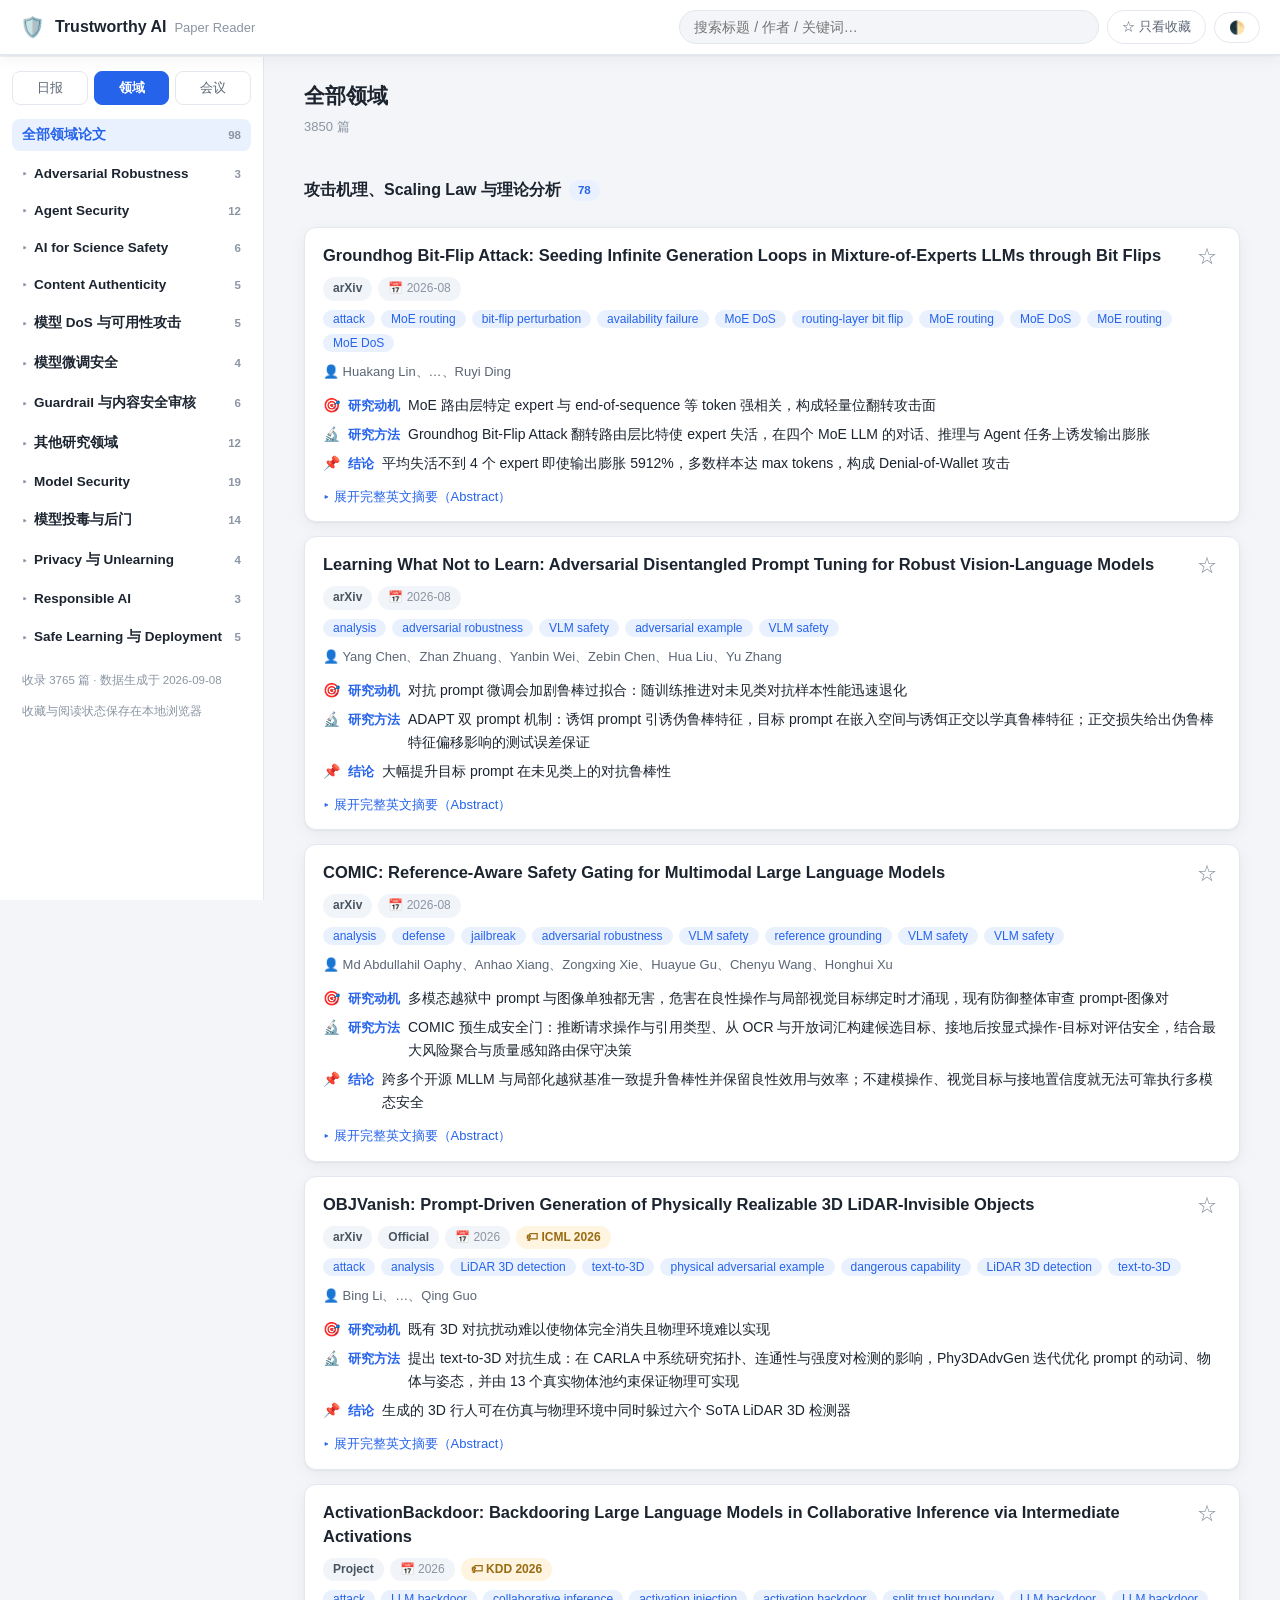
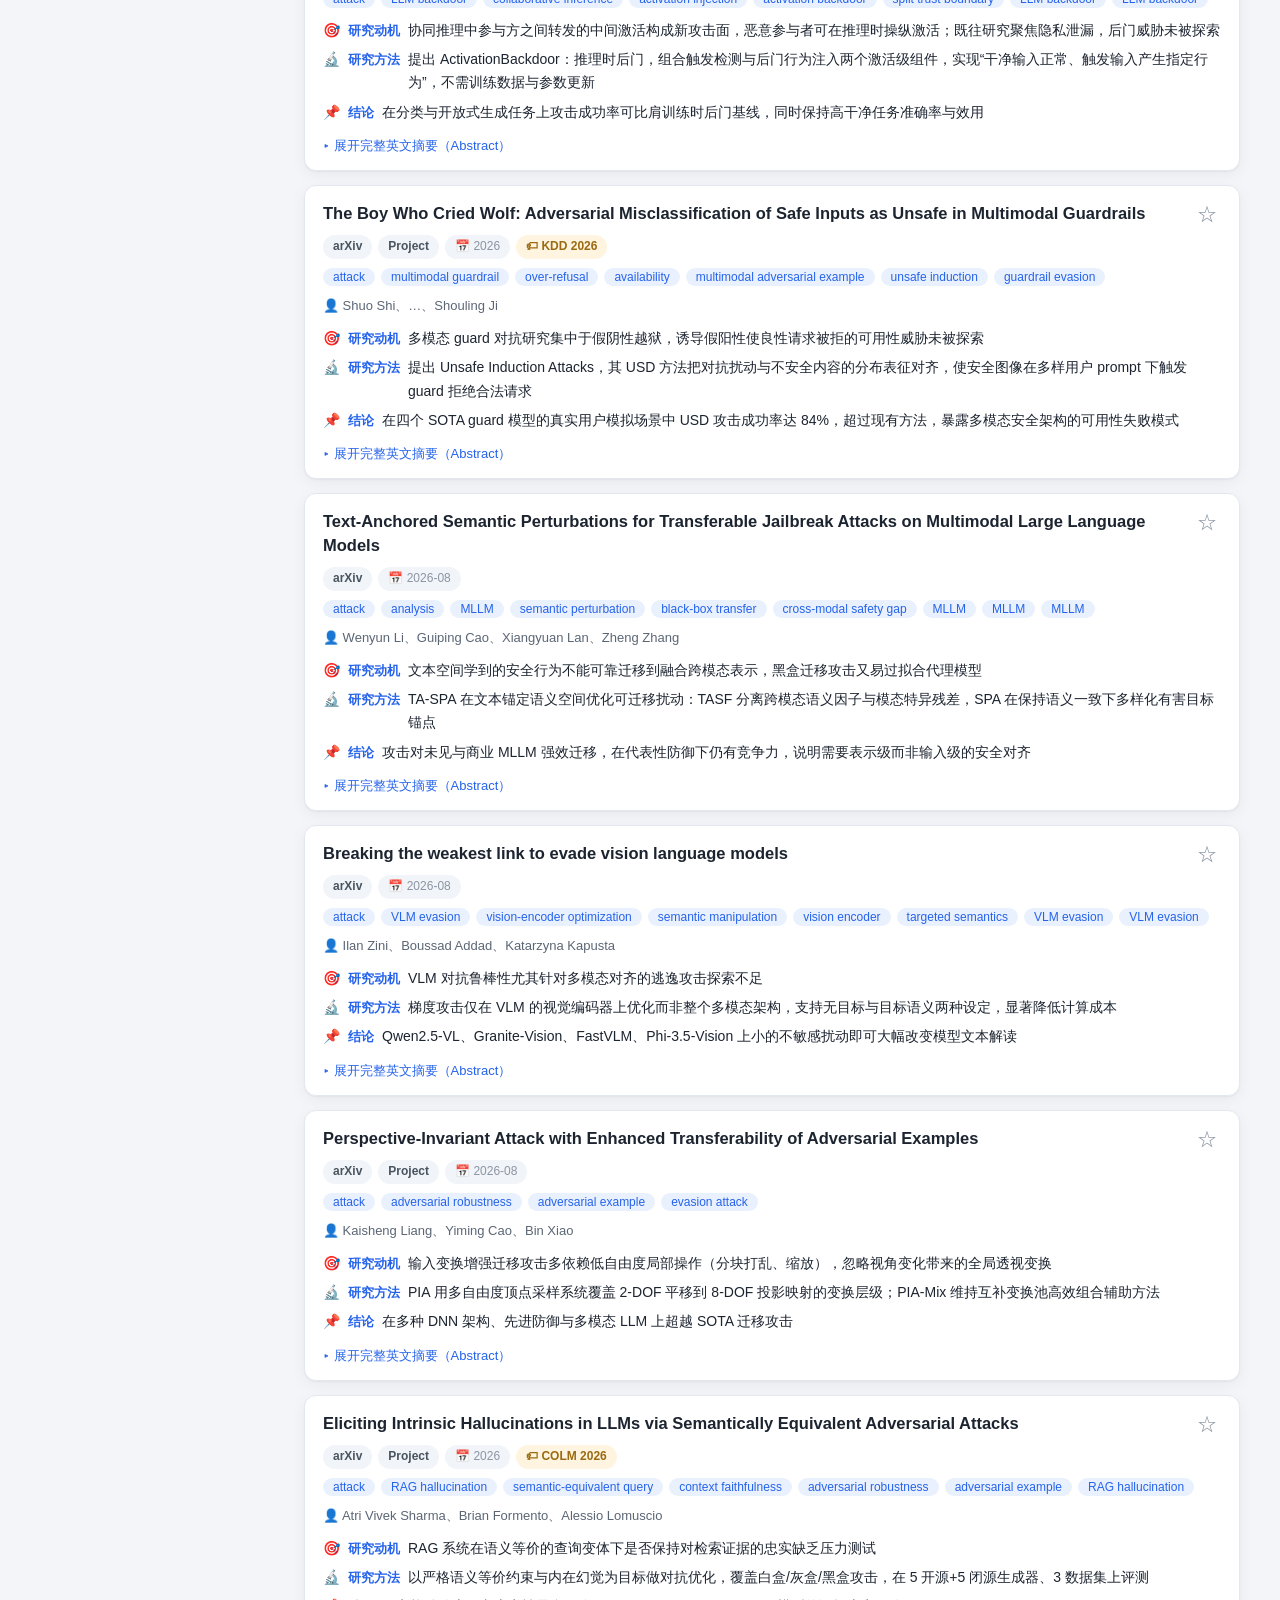
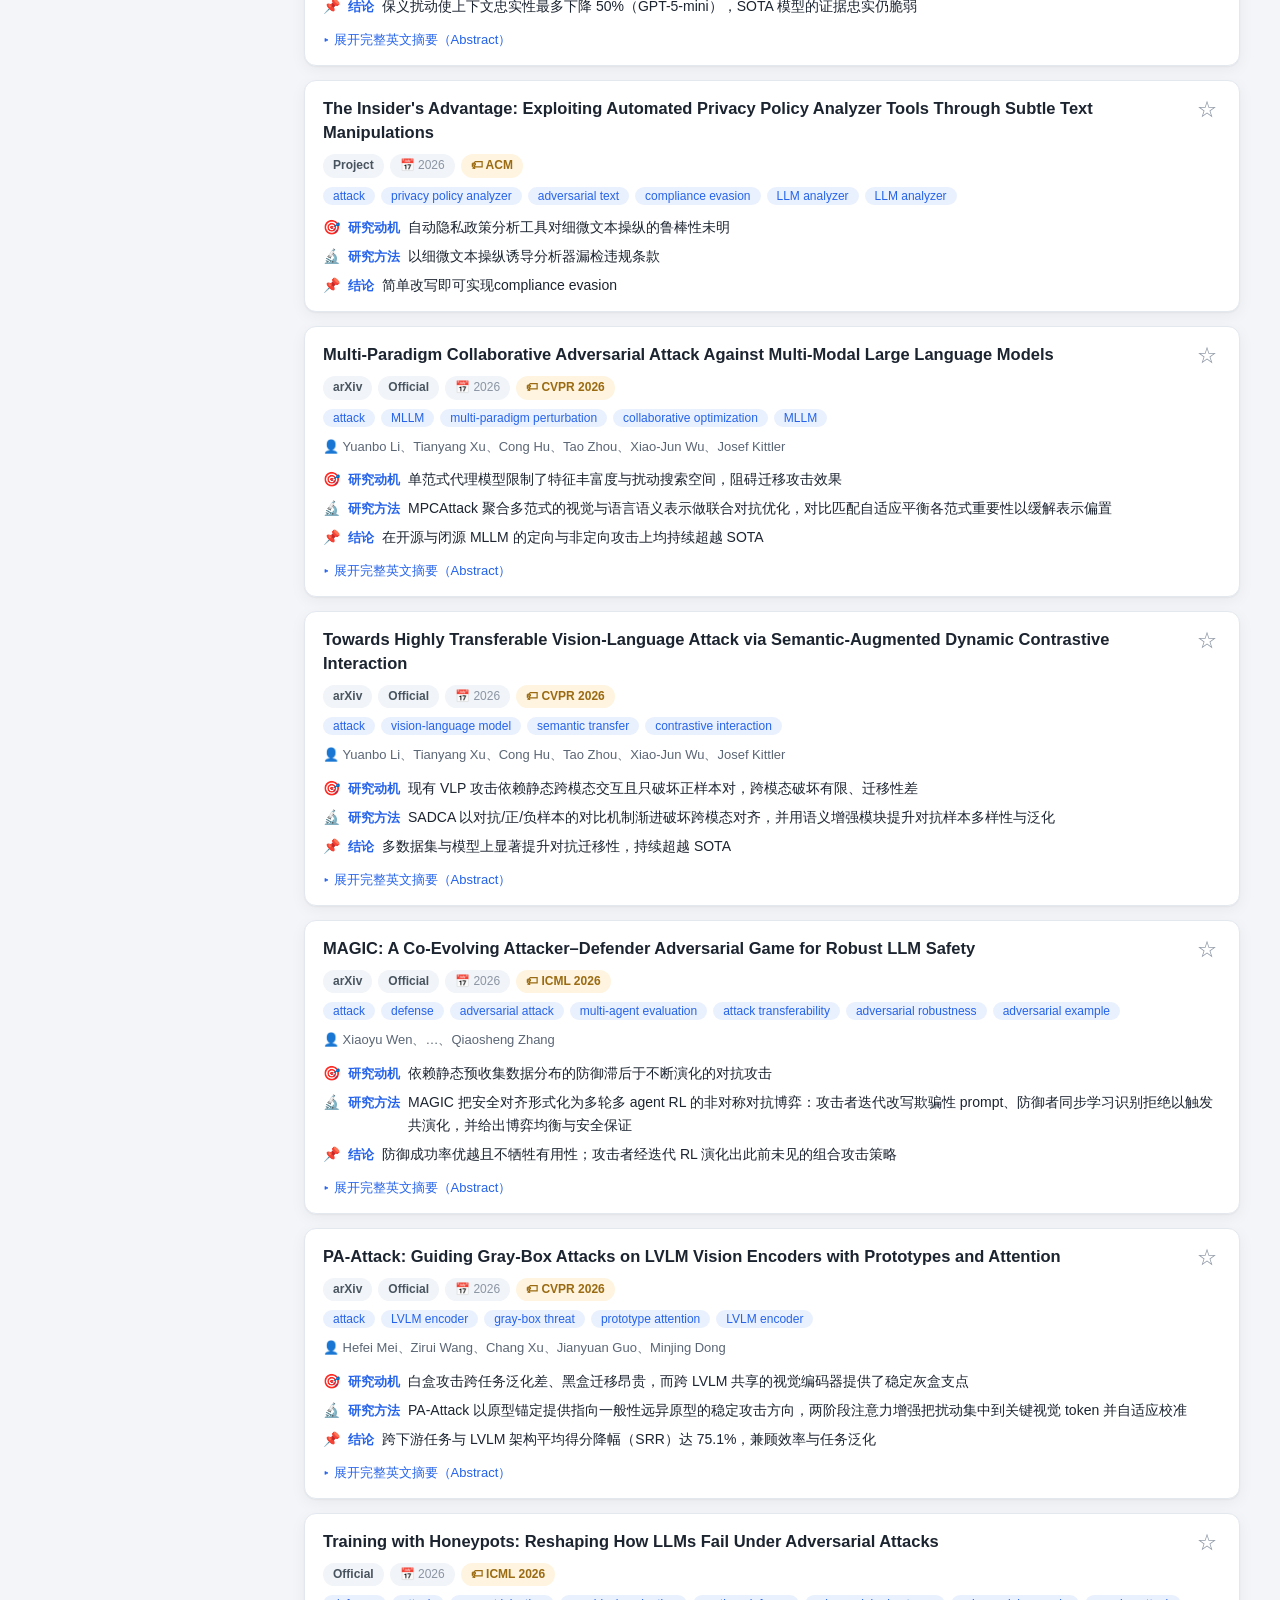
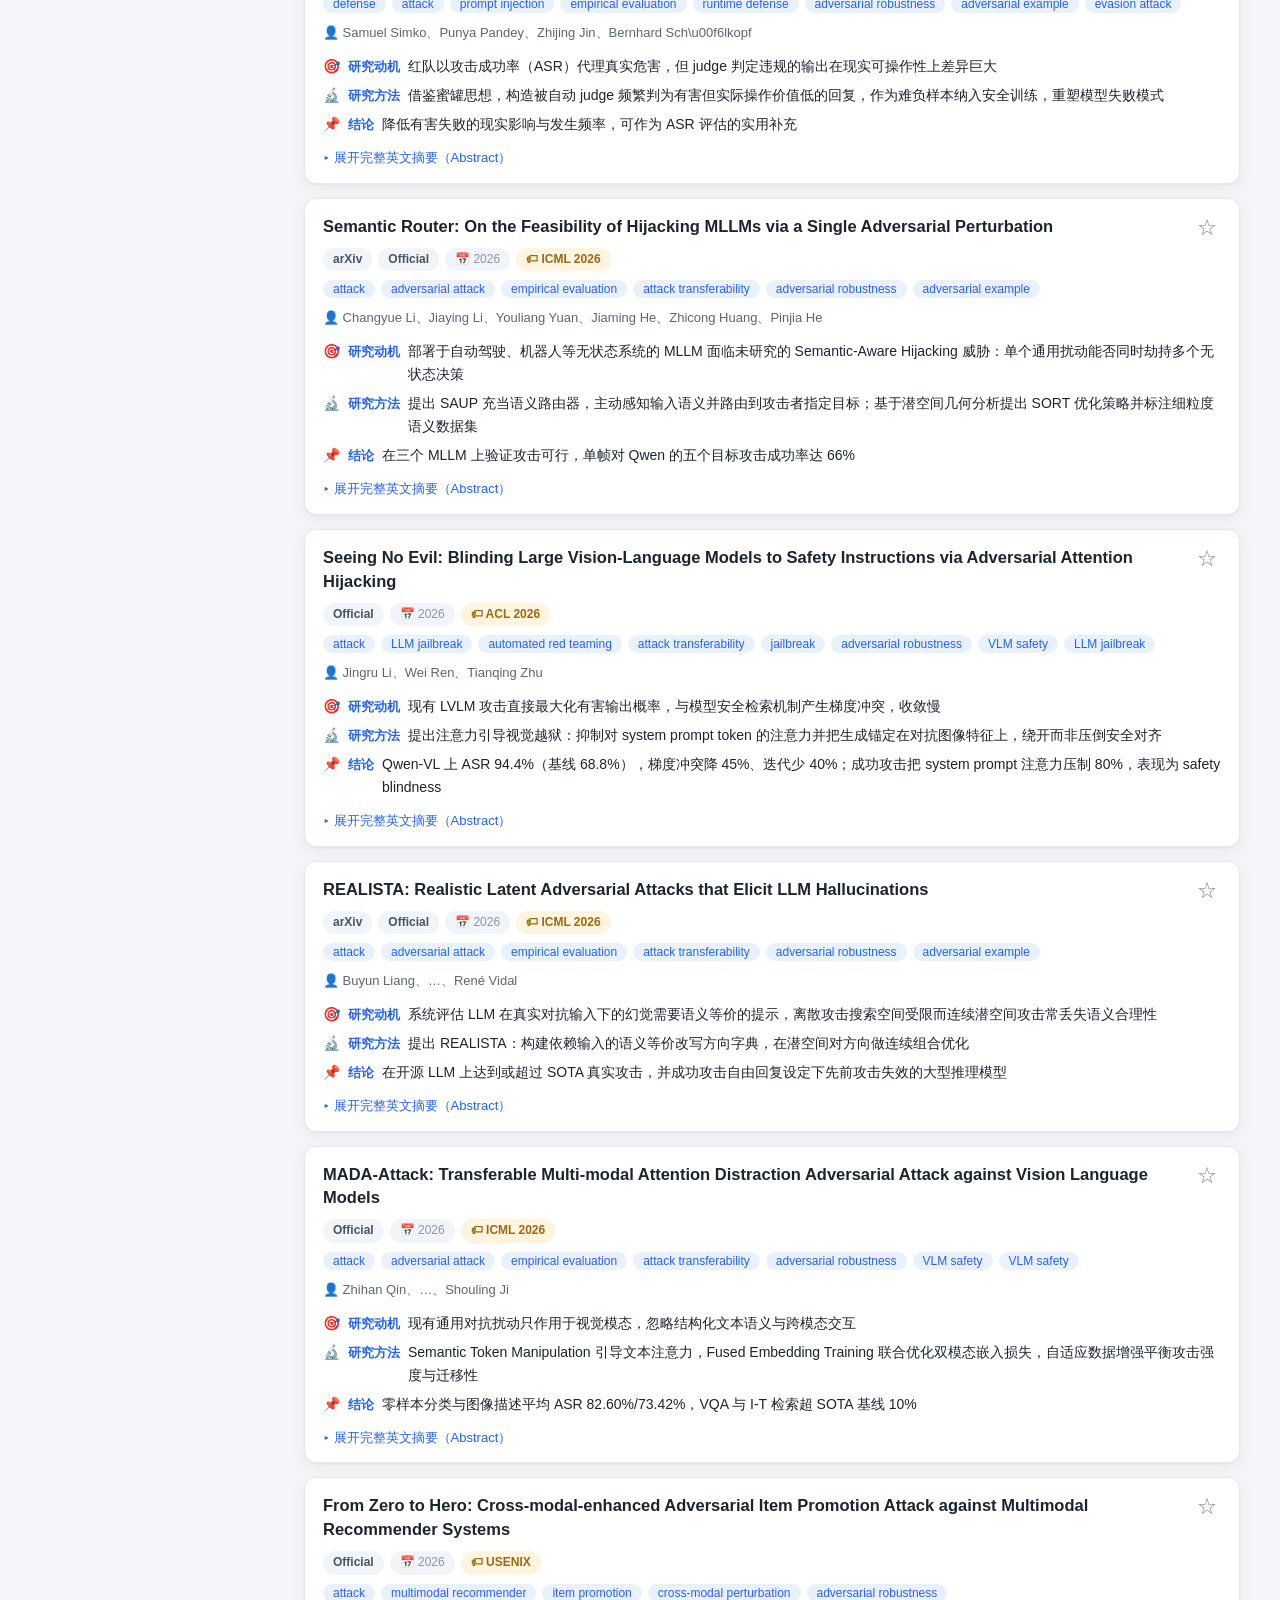
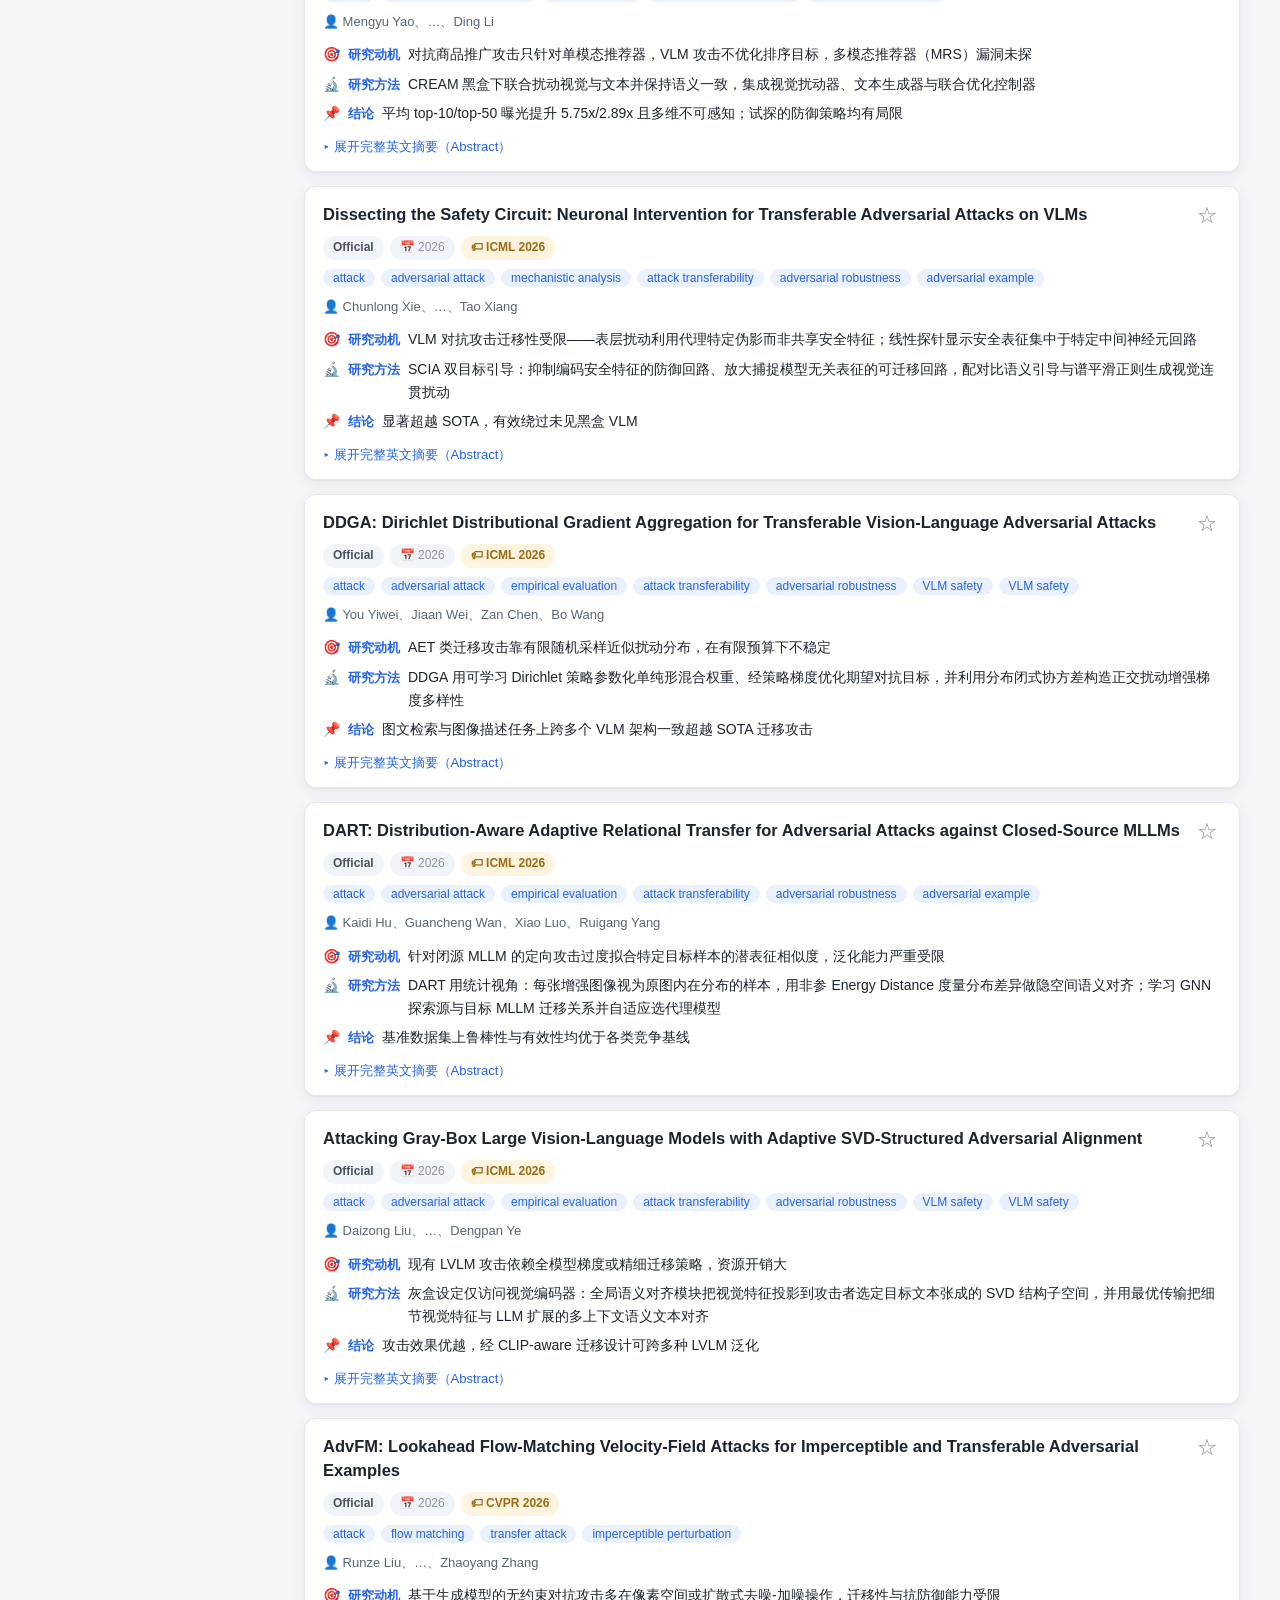
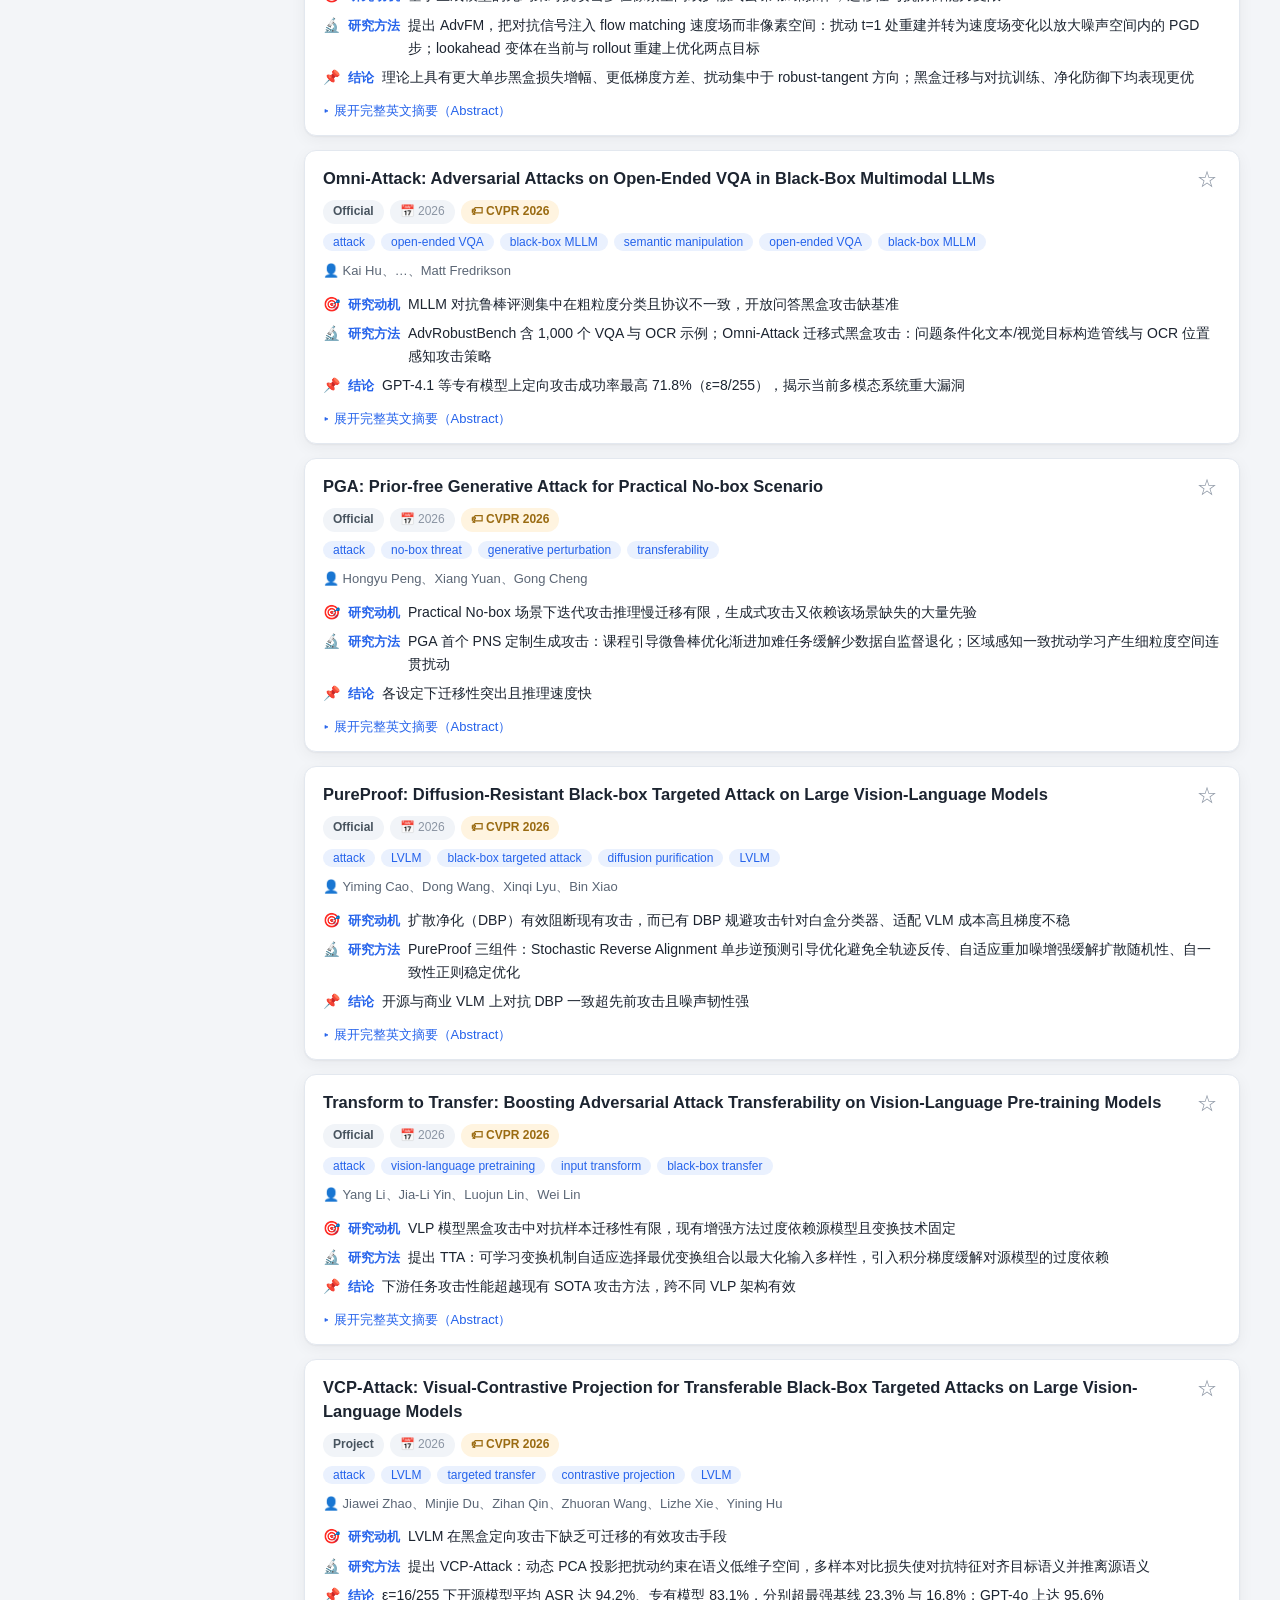
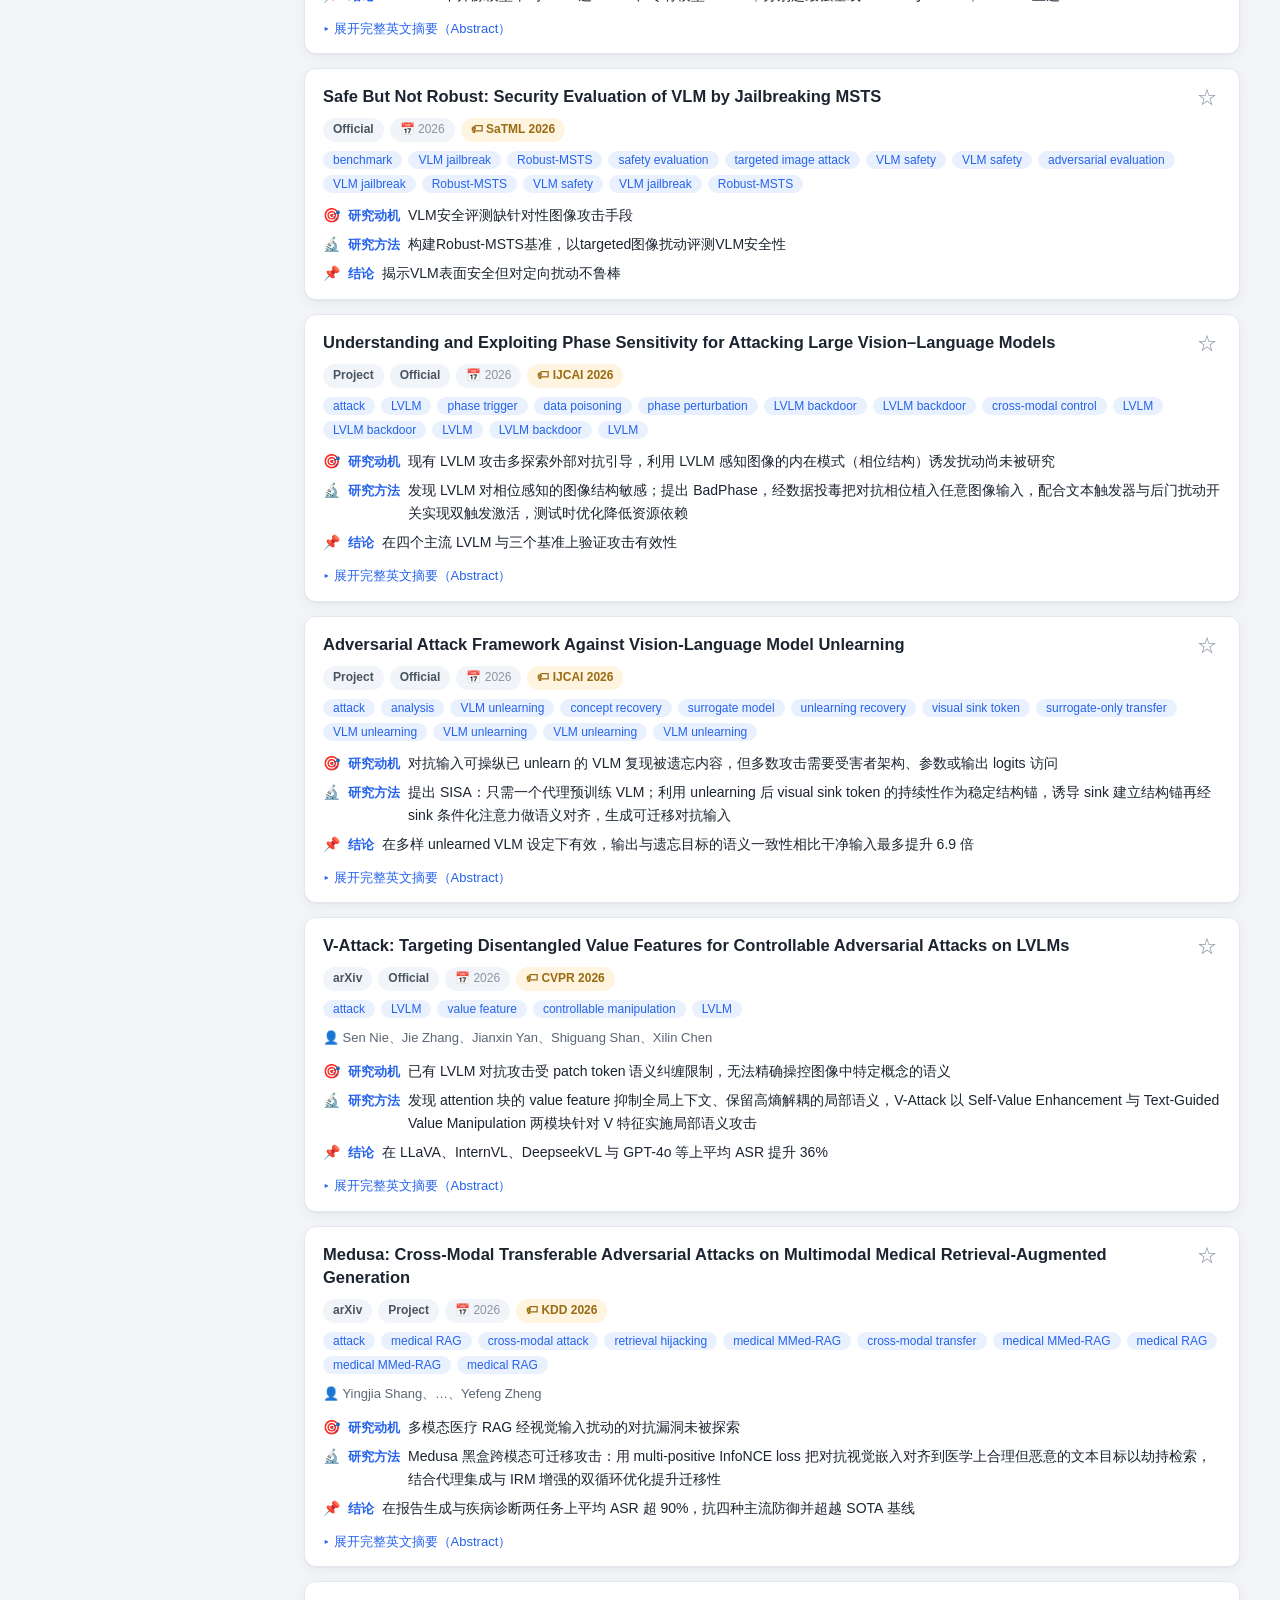
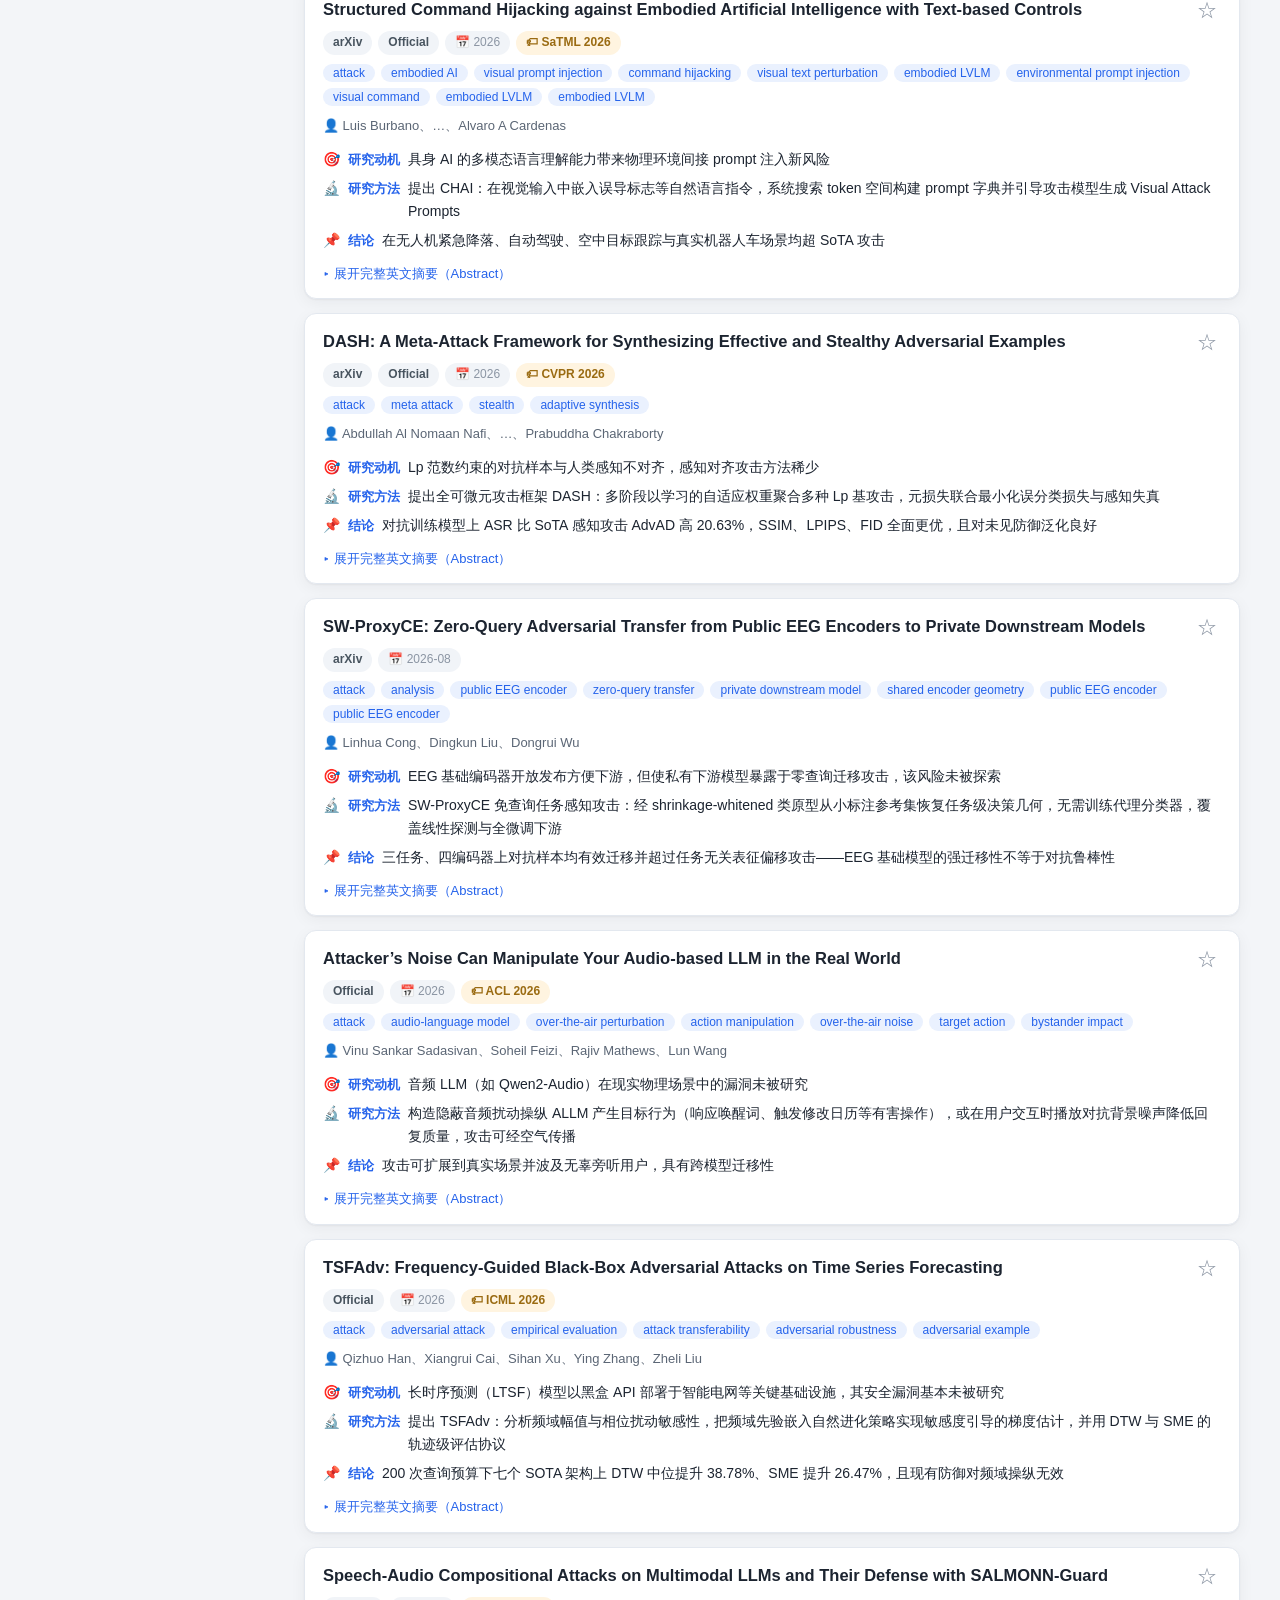
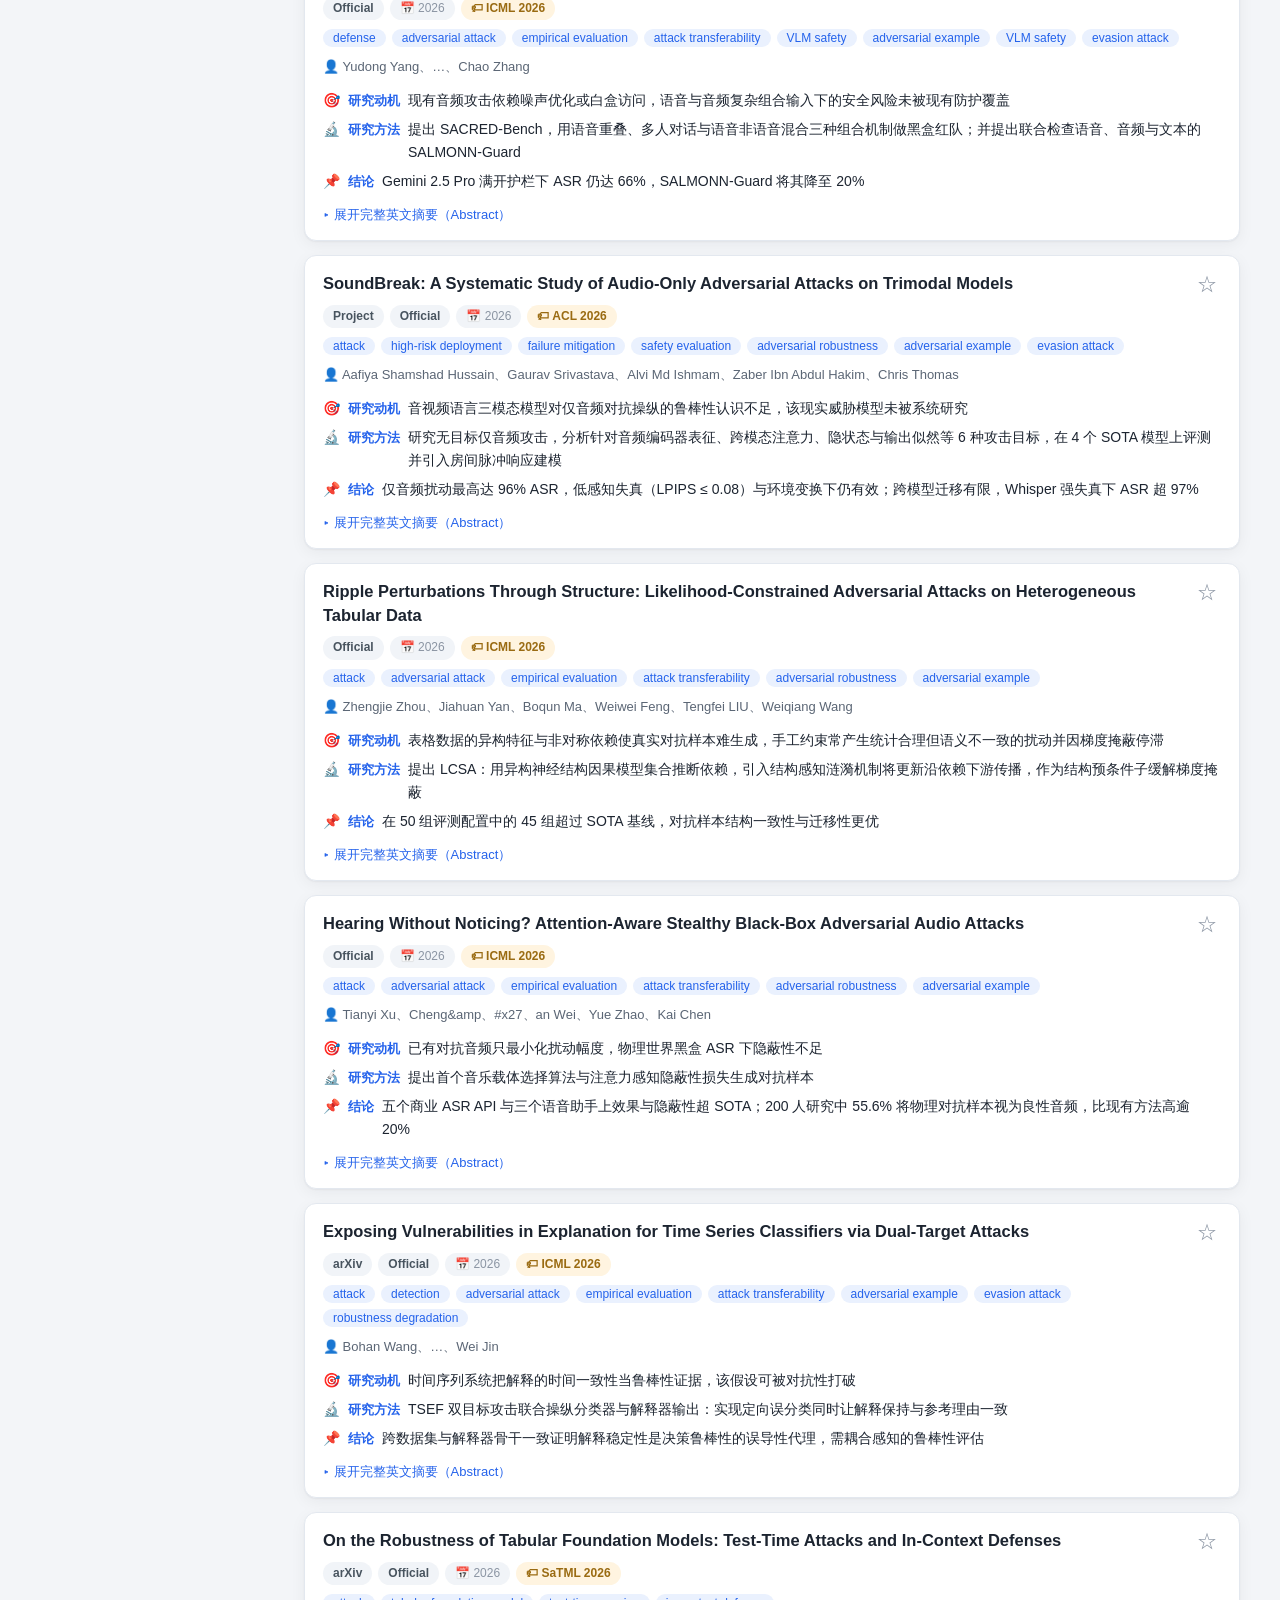
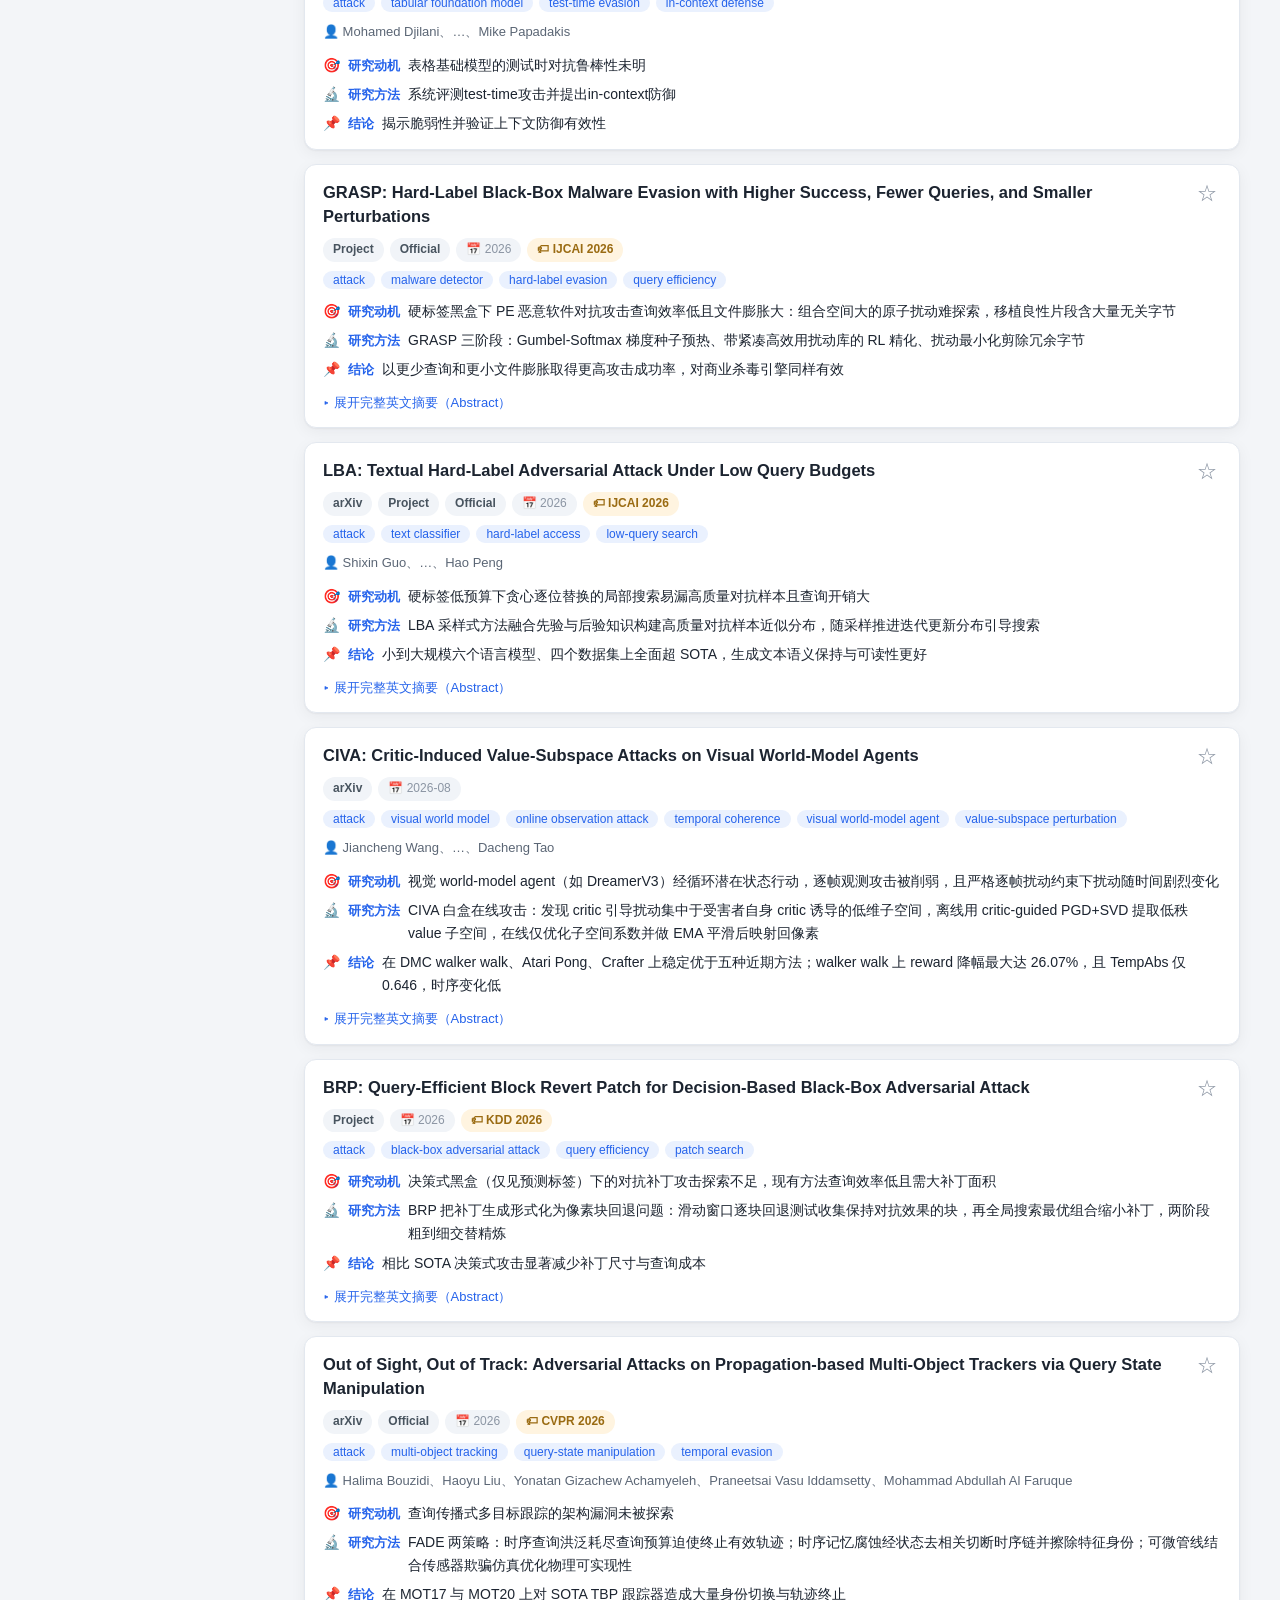
==== reader/index.html @ c4b956ea "2026-09-08 19:28:34 CST - 全仓论文卡片格式改版：重写三段式总结、补全作者元数据、重构阅读站并改为根目录预构建部署 Co-Authored-By: Claude Code <n" ====
<!doctype html>
<html lang="zh-CN" data-theme="light">
  <head>
    <meta charset="utf-8">
    <meta name="viewport" content="width=device-width, initial-scale=1">
    <meta name="description" content="Trustworthy AI / AI Safety 论文阅读器：日报、领域与会议三个视图的统一卡片流。">
    <title>Trustworthy AI · Paper Reader</title>
    <link rel="stylesheet" href="style.css">
  </head>
  <body>
    <header class="topbar">
      <div class="brand">
        <span class="brand-mark">🛡️</span>
        <span class="brand-text">Trustworthy AI<em>Paper Reader</em></span>
      </div>
      <div class="topbar-controls">
        <input id="searchBox" type="search" placeholder="搜索标题 / 作者 / 关键词…" autocomplete="off" spellcheck="false">
        <button id="starredToggle" class="chip" title="只看收藏的论文">☆ 只看收藏</button>
        <button id="themeToggle" title="切换明暗主题">🌓</button>
      </div>
    </header>

    <div class="layout">
      <aside id="sidebar">
        <nav class="view-tabs" id="viewTabs">
          <button data-view="daily">日报</button>
          <button data-view="domains" class="active">领域</button>
          <button data-view="conferences">会议</button>
        </nav>
        <div id="navTree" class="nav-tree" aria-label="浏览导航"></div>
        <footer class="sidebar-foot">
          <p id="statsNote"></p>
          <p>收藏与阅读状态保存在本地浏览器</p>
        </footer>
      </aside>

      <main id="main">
        <div id="scopeHeader" class="scope-header"></div>
        <div id="cards" class="cards"></div>
        <div id="emptyState" class="empty" hidden>
          <p class="empty-title">没有匹配的论文</p>
          <p class="empty-hint">清空搜索或切换到其他视图</p>
        </div>
        <div id="sentinel"></div>
      </main>
    </div>

    <button id="backTop" title="回到顶部" hidden>↑</button>

    <noscript><p class="noscript">阅读器需要 JavaScript。</p></noscript>
    <script src="data/papers.js"></script>
    <script src="app.js"></script>
  </body>
</html>
---- reader/style.css ----
/* Trustworthy AI Paper Reader — card UI, light & dark themes. */

:root {
  --bg: #f3f5f8;
  --panel: #ffffff;
  --card: #ffffff;
  --card-border: #e3e8ef;
  --text: #1c2430;
  --text-soft: #5b6675;
  --text-faint: #8b95a3;
  --accent: #2563eb;
  --accent-soft: #eaf1fe;
  --keyword-bg: #eaf1fe;
  --keyword-text: #2563eb;
  --badge-bg: #f1f4f8;
  --badge-text: #48545f;
  --venue-bg: #fff4e0;
  --venue-text: #9a6b12;
  --star: #f5a623;
  --star-card-bg: #fff5d9;
  --shadow: 0 1px 2px rgba(16, 24, 40, 0.05), 0 4px 16px rgba(16, 24, 40, 0.05);
  --sidebar-bg: #ffffff;
  --hover: #f5f8fc;
}
[data-theme="dark"] {
  --bg: #0f141a;
  --panel: #161d26;
  --card: #1a222d;
  --card-border: #263140;
  --text: #e6ebf2;
  --text-soft: #a8b3c2;
  --text-faint: #74808f;
  --accent: #5b8dff;
  --accent-soft: #1b2740;
  --keyword-bg: #1b2740;
  --keyword-text: #8db1ff;
  --badge-bg: #22303f;
  --badge-text: #a8b3c2;
  --venue-bg: #33290f;
  --venue-text: #e0b45c;
  --star: #f5a623;
  --star-card-bg: #2f2712;
  --shadow: 0 1px 2px rgba(0, 0, 0, 0.4);
  --sidebar-bg: #141b23;
  --hover: #1e2836;
}

* { box-sizing: border-box; }
html, body { margin: 0; padding: 0; }
body {
  background: var(--bg);
  color: var(--text);
  font: 15px/1.65 -apple-system, BlinkMacSystemFont, "Segoe UI", "PingFang SC",
    "Hiragino Sans GB", "Microsoft YaHei", "Noto Sans CJK SC", sans-serif;
}

/* ---------- top bar ---------- */

.topbar {
  position: sticky; top: 0; z-index: 20;
  display: flex; align-items: center; justify-content: space-between; gap: 16px;
  padding: 10px 20px;
  background: var(--panel);
  border-bottom: 1px solid var(--card-border);
  box-shadow: var(--shadow);
}
.brand { display: flex; align-items: center; gap: 10px; white-space: nowrap; }
.brand-mark { font-size: 20px; }
.brand-text { font-weight: 700; font-size: 16px; }
.brand-text em { font-style: normal; font-weight: 400; color: var(--text-faint); margin-left: 8px; font-size: 13px; }
.topbar-controls { display: flex; align-items: center; gap: 8px; flex: 1; justify-content: flex-end; }
#searchBox {
  width: min(420px, 40vw);
  padding: 8px 14px;
  border: 1px solid var(--card-border);
  border-radius: 999px;
  background: var(--bg);
  color: var(--text);
  font-size: 14px;
  outline: none;
}
#searchBox:focus { border-color: var(--accent); }
.chip, #themeToggle {
  border: 1px solid var(--card-border);
  background: var(--panel);
  color: var(--text-soft);
  border-radius: 999px;
  padding: 7px 14px;
  font-size: 13px;
  cursor: pointer;
  white-space: nowrap;
}
.chip:hover, #themeToggle:hover { background: var(--hover); }
.chip.on { background: var(--accent-soft); color: var(--accent); border-color: var(--accent); }

/* ---------- layout ---------- */

.layout { display: flex; min-height: calc(100vh - 57px); }
#sidebar {
  width: 264px; flex-shrink: 0;
  background: var(--sidebar-bg);
  border-right: 1px solid var(--card-border);
  padding: 14px 12px 24px;
  position: sticky; top: 57px;
  height: calc(100vh - 57px);
  overflow-y: auto;
}
#main { flex: 1; min-width: 0; padding: 20px clamp(14px, 4vw, 40px) 80px; max-width: 1180px; }

.view-tabs { display: flex; gap: 6px; margin-bottom: 14px; }
.view-tabs button {
  flex: 1; padding: 7px 0;
  border: 1px solid var(--card-border);
  border-radius: 8px;
  background: transparent;
  color: var(--text-soft);
  font-size: 13px;
  cursor: pointer;
}
.view-tabs button.active { background: var(--accent); border-color: var(--accent); color: #fff; font-weight: 600; }

.nav-tree { display: flex; flex-direction: column; gap: 2px; }
.nav-item {
  text-align: left;
  padding: 7px 10px;
  border: 0; border-radius: 8px;
  background: transparent;
  color: var(--text-soft);
  font-size: 13.5px;
  cursor: pointer;
  display: flex; justify-content: space-between; align-items: center; gap: 6px;
}
.nav-item:hover { background: var(--hover); }
.nav-item.active { background: var(--accent-soft); color: var(--accent); font-weight: 600; }
.nav-count { font-size: 11.5px; color: var(--text-faint); }
.nav-group { margin-top: 6px; }
.nav-group-header {
  width: 100%;
  display: flex; align-items: center; gap: 7px;
  padding: 7px 10px;
  border: 0; border-radius: 8px;
  background: transparent;
  color: var(--text);
  font-size: 13.5px; font-weight: 700;
  cursor: pointer;
  text-align: left;
}
.nav-group-header:hover { background: var(--hover); }
.nav-group-header .chev {
  font-size: 10px; color: var(--text-faint);
  transition: transform 0.15s ease;
  flex-shrink: 0;
}
.nav-group.open .nav-group-header .chev { transform: rotate(90deg); }
.nav-group-header .nav-count { margin-left: auto; }
.nav-group-items {
  display: flex; flex-direction: column; gap: 2px;
  padding-left: 10px;
  border-left: 1px solid var(--card-border);
  margin: 2px 0 4px 12px;
}
.nav-group-items[hidden] { display: none; }
.sidebar-foot { margin-top: 18px; padding: 0 10px; font-size: 11.5px; color: var(--text-faint); line-height: 1.7; }

/* ---------- scope header ---------- */

.scope-header h1 { margin: 4px 0 2px; font-size: 21px; }
.scope-meta { margin: 0 0 14px; color: var(--text-faint); font-size: 13px; }

.section-title {
  font-size: 16px; margin: 26px 0 10px; display: flex; align-items: center; gap: 8px;
}
.section-count {
  font-size: 11.5px; color: var(--accent);
  background: var(--accent-soft);
  padding: 1px 9px; border-radius: 999px;
}

/* ---------- cards ---------- */

.cards { display: flex; flex-direction: column; gap: 14px; }
.card {
  background: var(--card);
  border: 1px solid var(--card-border);
  border-radius: 12px;
  padding: 16px 18px 14px;
  box-shadow: var(--shadow);
  position: relative;
}
.card.starred {
  border-color: var(--star);
  background: var(--star-card-bg);
  box-shadow: 0 1px 3px rgba(245, 166, 35, 0.28), 0 4px 18px rgba(245, 166, 35, 0.18);
}
.card-head { display: flex; align-items: flex-start; justify-content: space-between; gap: 12px; }
.card-title {
  font-size: 16.5px; font-weight: 700; line-height: 1.45;
  color: var(--text); text-decoration: none;
}
.card-title:hover { color: var(--accent); }
.star {
  border: 0; background: transparent; cursor: pointer;
  font-size: 20px; line-height: 1;
  color: var(--text-faint);
  flex-shrink: 0; padding: 2px 4px;
}
.card.starred .star { color: var(--star); }
.star:hover { color: var(--star); }

.badges { display: flex; flex-wrap: wrap; gap: 6px; margin-top: 9px; }
.badge {
  font-size: 12px; font-weight: 600;
  padding: 2px 10px; border-radius: 999px;
  background: var(--badge-bg); color: var(--badge-text);
  text-decoration: none;
}
a.badge:hover { color: var(--accent); }
.badge-plain { background: var(--badge-bg); color: var(--text-faint); font-weight: 500; }
.badge-venue { background: var(--venue-bg); color: var(--venue-text); font-weight: 600; }

.keywords { display: flex; flex-wrap: wrap; gap: 6px; margin-top: 9px; }
.keyword {
  border: 0; cursor: pointer;
  font-size: 12px; padding: 2px 10px; border-radius: 999px;
  background: var(--keyword-bg); color: var(--keyword-text);
}
.keyword:hover { filter: brightness(0.95); }

.authors { margin-top: 9px; font-size: 13px; color: var(--text-soft); }

.summary { margin-top: 11px; display: flex; flex-direction: column; gap: 6px; }
.sum-row { display: flex; gap: 8px; font-size: 14px; align-items: baseline; }
.sum-icon { flex-shrink: 0; }
.sum-row b { flex-shrink: 0; color: var(--accent); font-size: 13px; }
.sum-row span:last-child { color: var(--text); }

.abstract { margin-top: 11px; }
.abstract summary {
  cursor: pointer; font-size: 13px; color: var(--accent); user-select: none;
  list-style: none;
}
.abstract summary::-webkit-details-marker { display: none; }
.abstract[open] summary { margin-bottom: 6px; }
.abstract p {
  margin: 0; padding: 10px 12px;
  background: var(--bg);
  border-left: 3px solid var(--card-border);
  border-radius: 6px;
  font-size: 13px; line-height: 1.7; color: var(--text-soft);
  text-align: justify;
}

/* ---------- misc ---------- */

.empty { text-align: center; padding: 80px 0; color: var(--text-faint); }
.empty-title { font-size: 16px; font-weight: 600; margin: 0 0 6px; }
.empty-hint { margin: 0; font-size: 13px; }

#backTop {
  position: fixed; right: 22px; bottom: 26px; z-index: 30;
  width: 40px; height: 40px; border-radius: 50%;
  border: 1px solid var(--card-border);
  background: var(--panel); color: var(--text-soft);
  font-size: 17px; cursor: pointer; box-shadow: var(--shadow);
}
#backTop:hover { color: var(--accent); }

.noscript { text-align: center; padding: 40px; }

@media (max-width: 900px) {
  .layout { flex-direction: column; }
  #sidebar { position: static; width: auto; height: auto; border-right: 0; border-bottom: 1px solid var(--card-border); }
  .topbar { flex-wrap: wrap; }
  #searchBox { width: 100%; }
  .topbar-controls { flex-basis: 100%; }
}
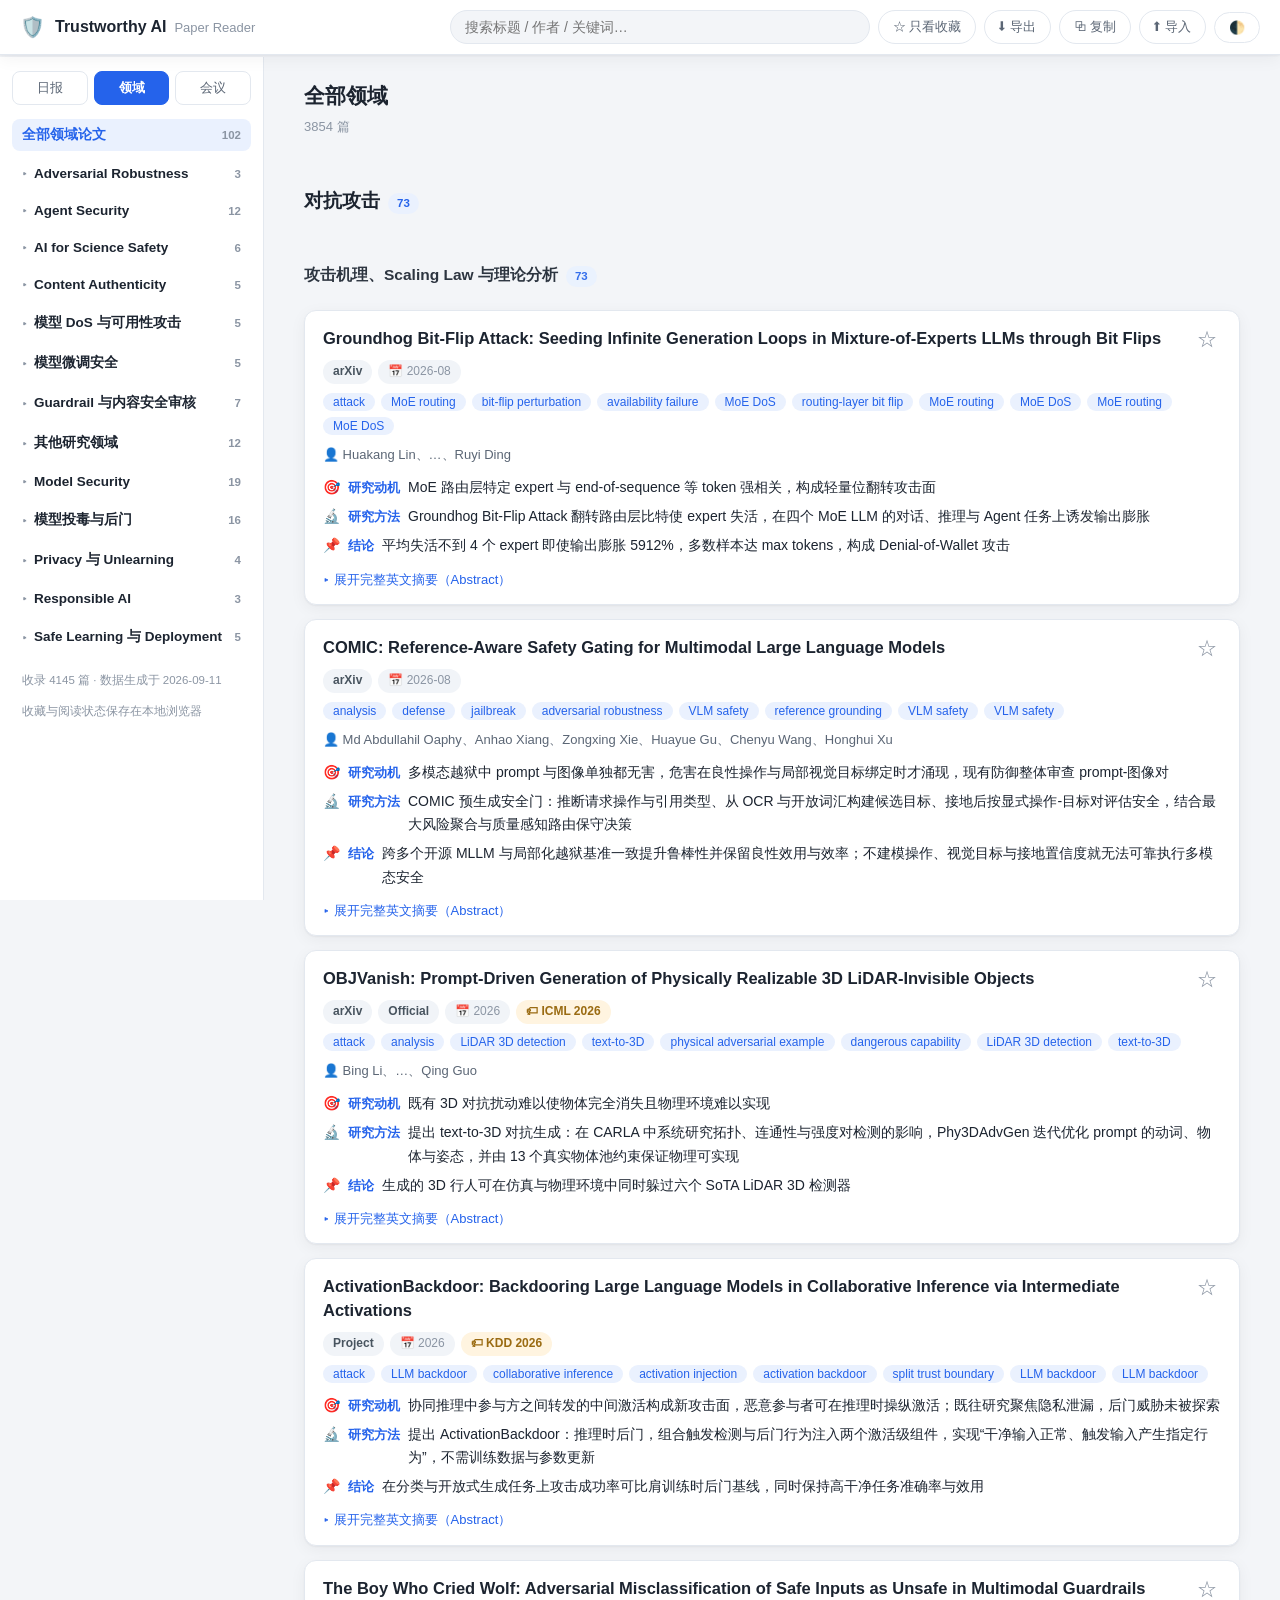
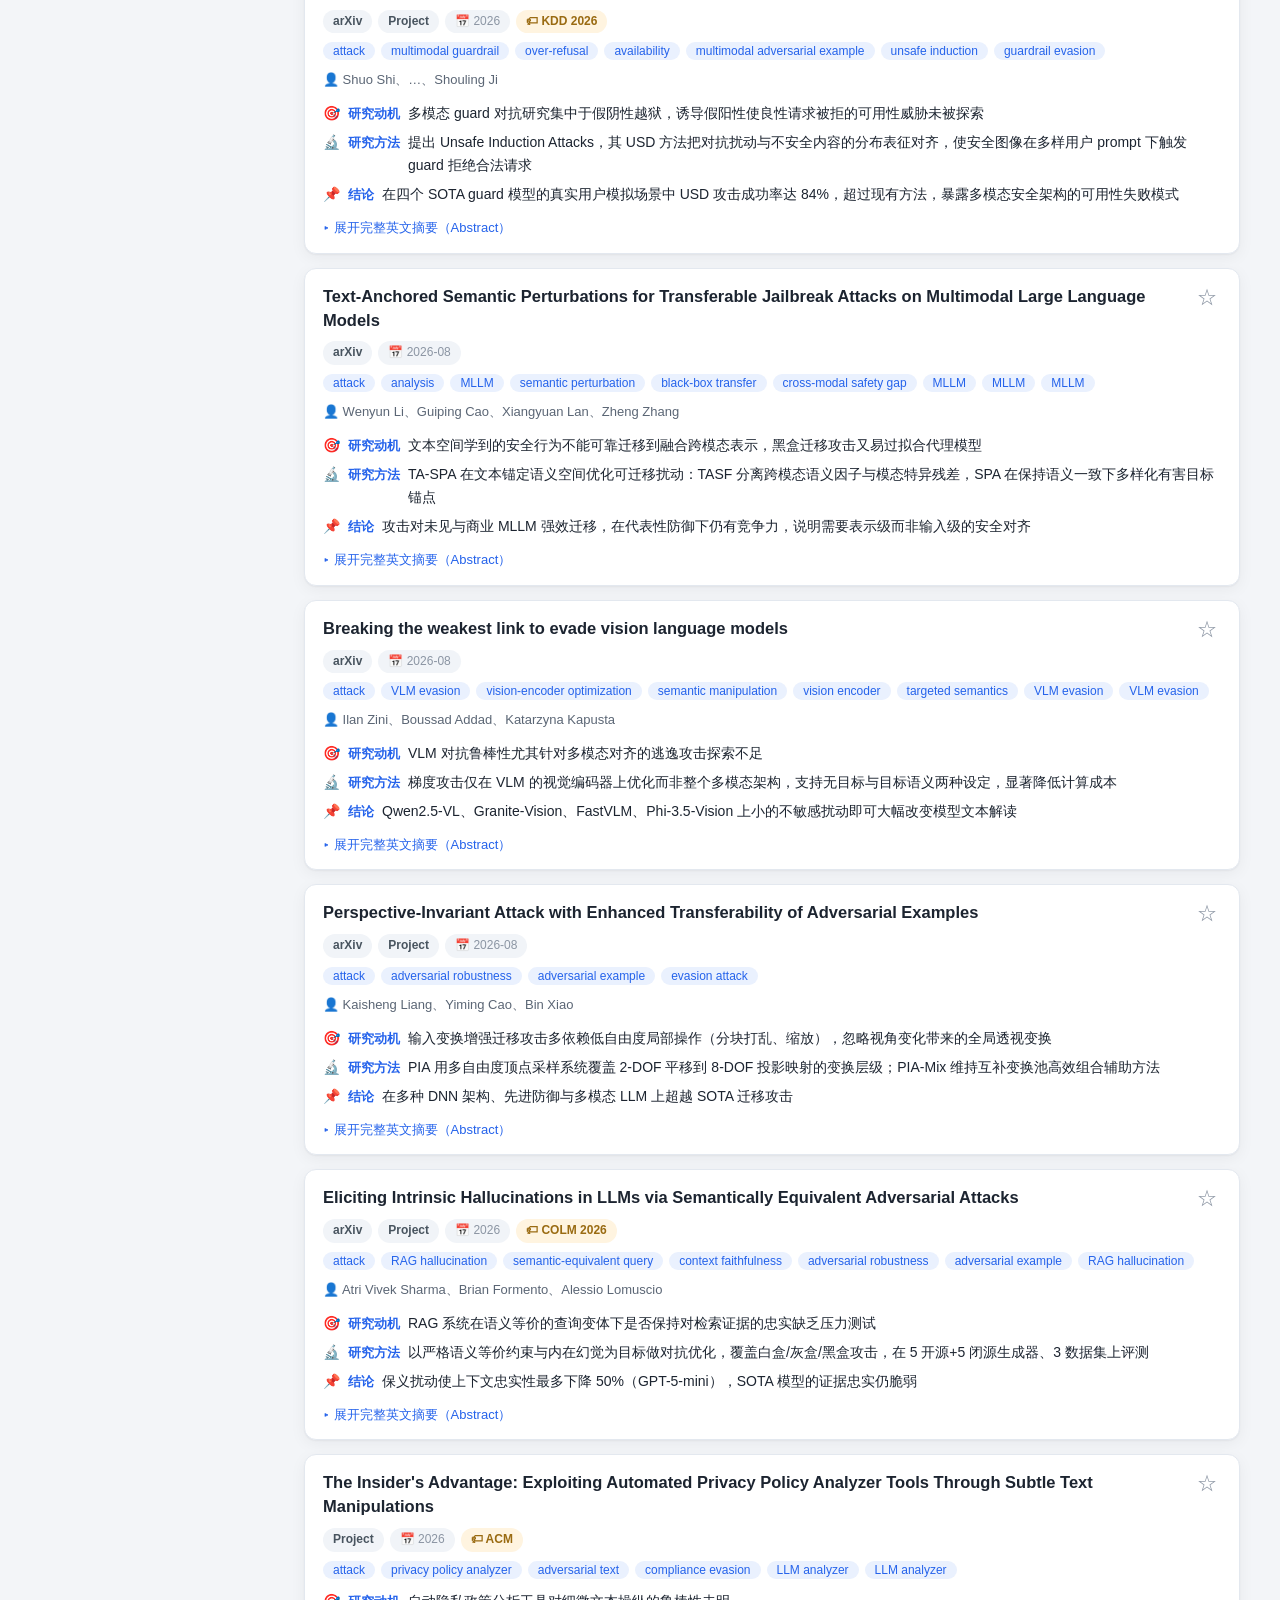
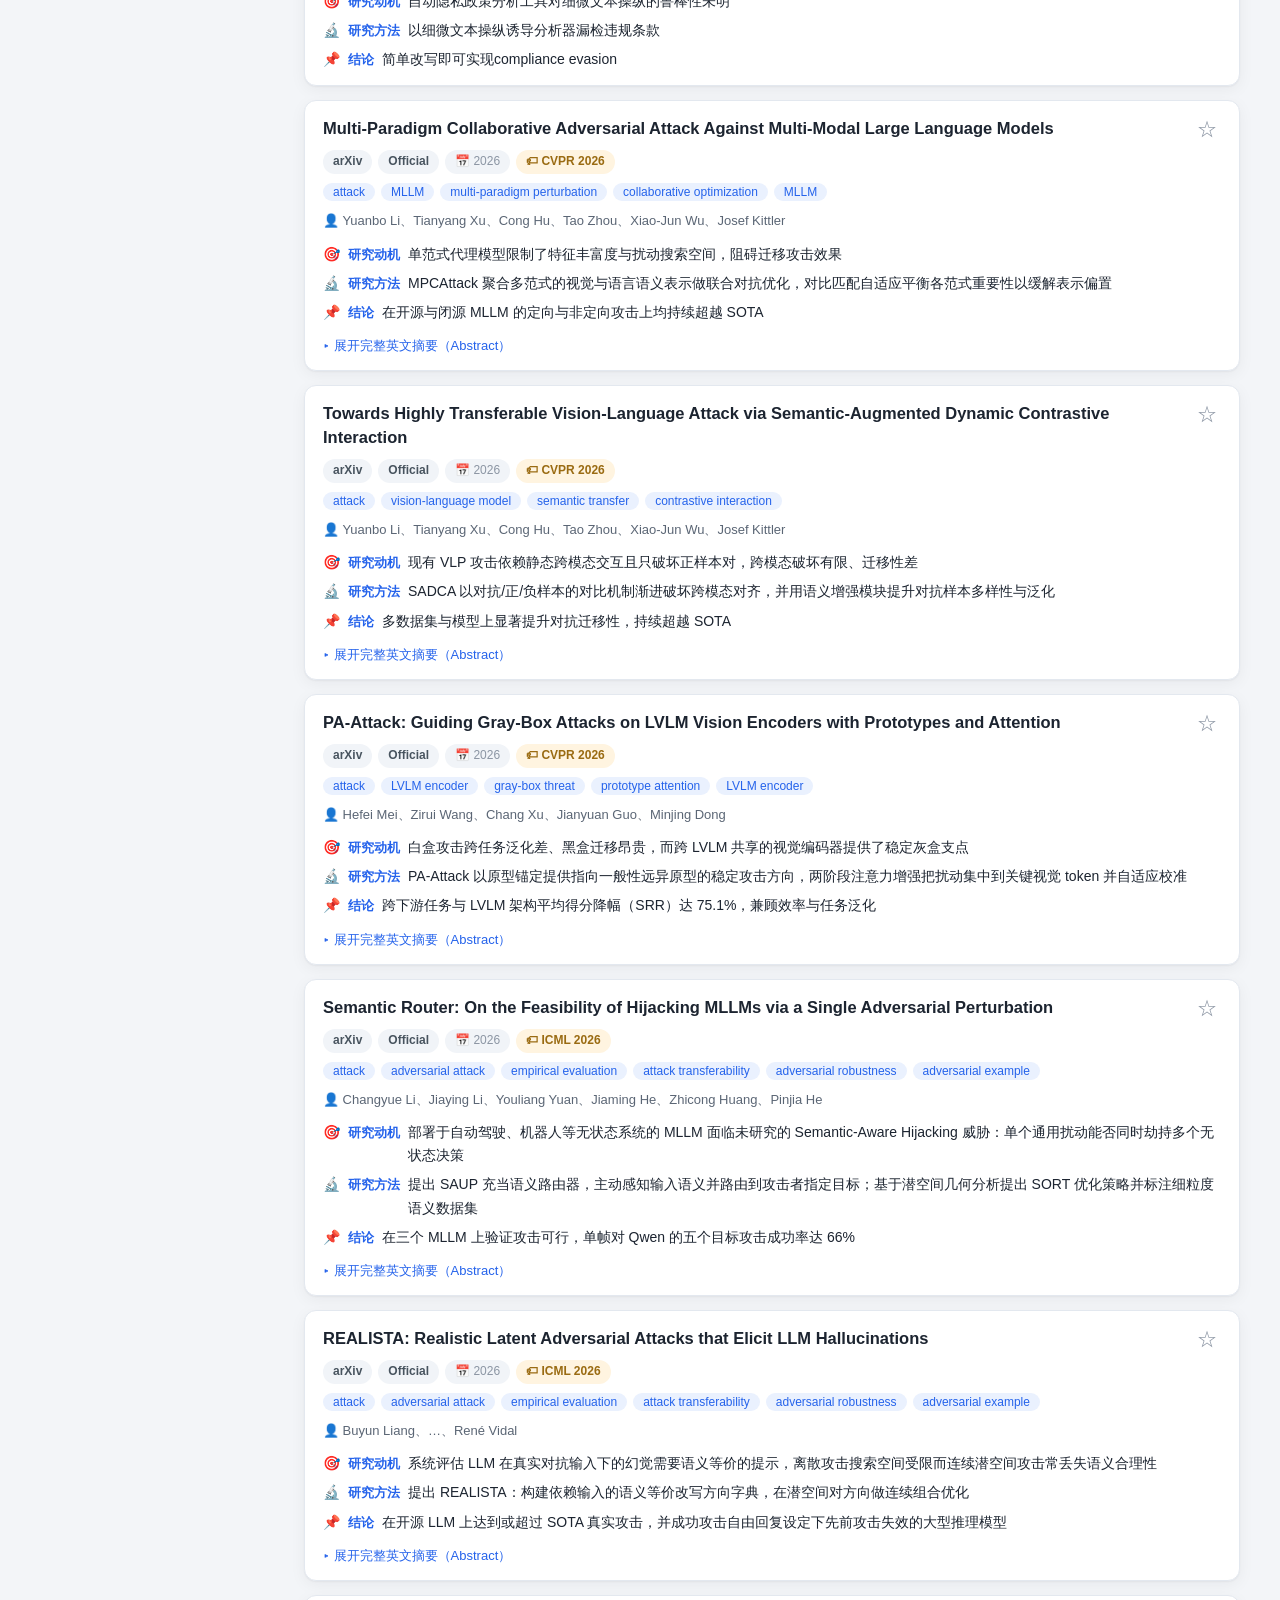
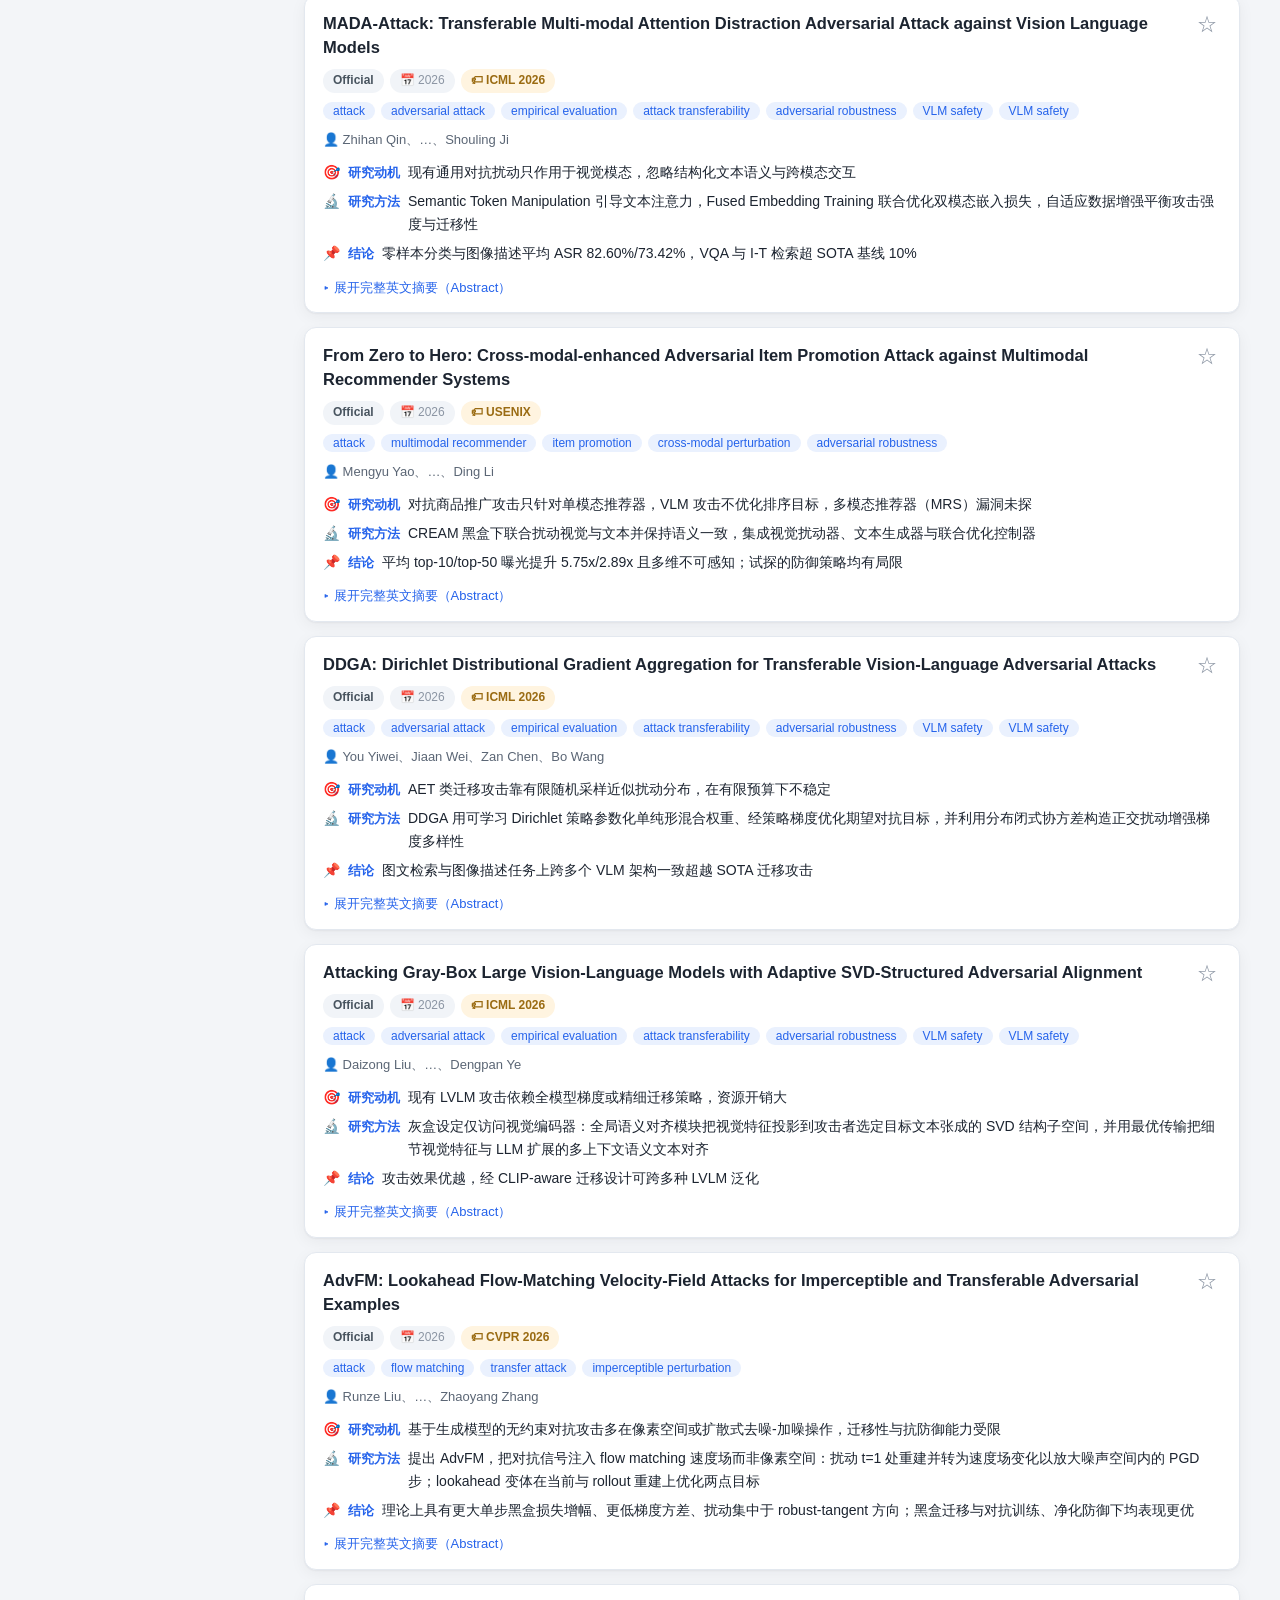
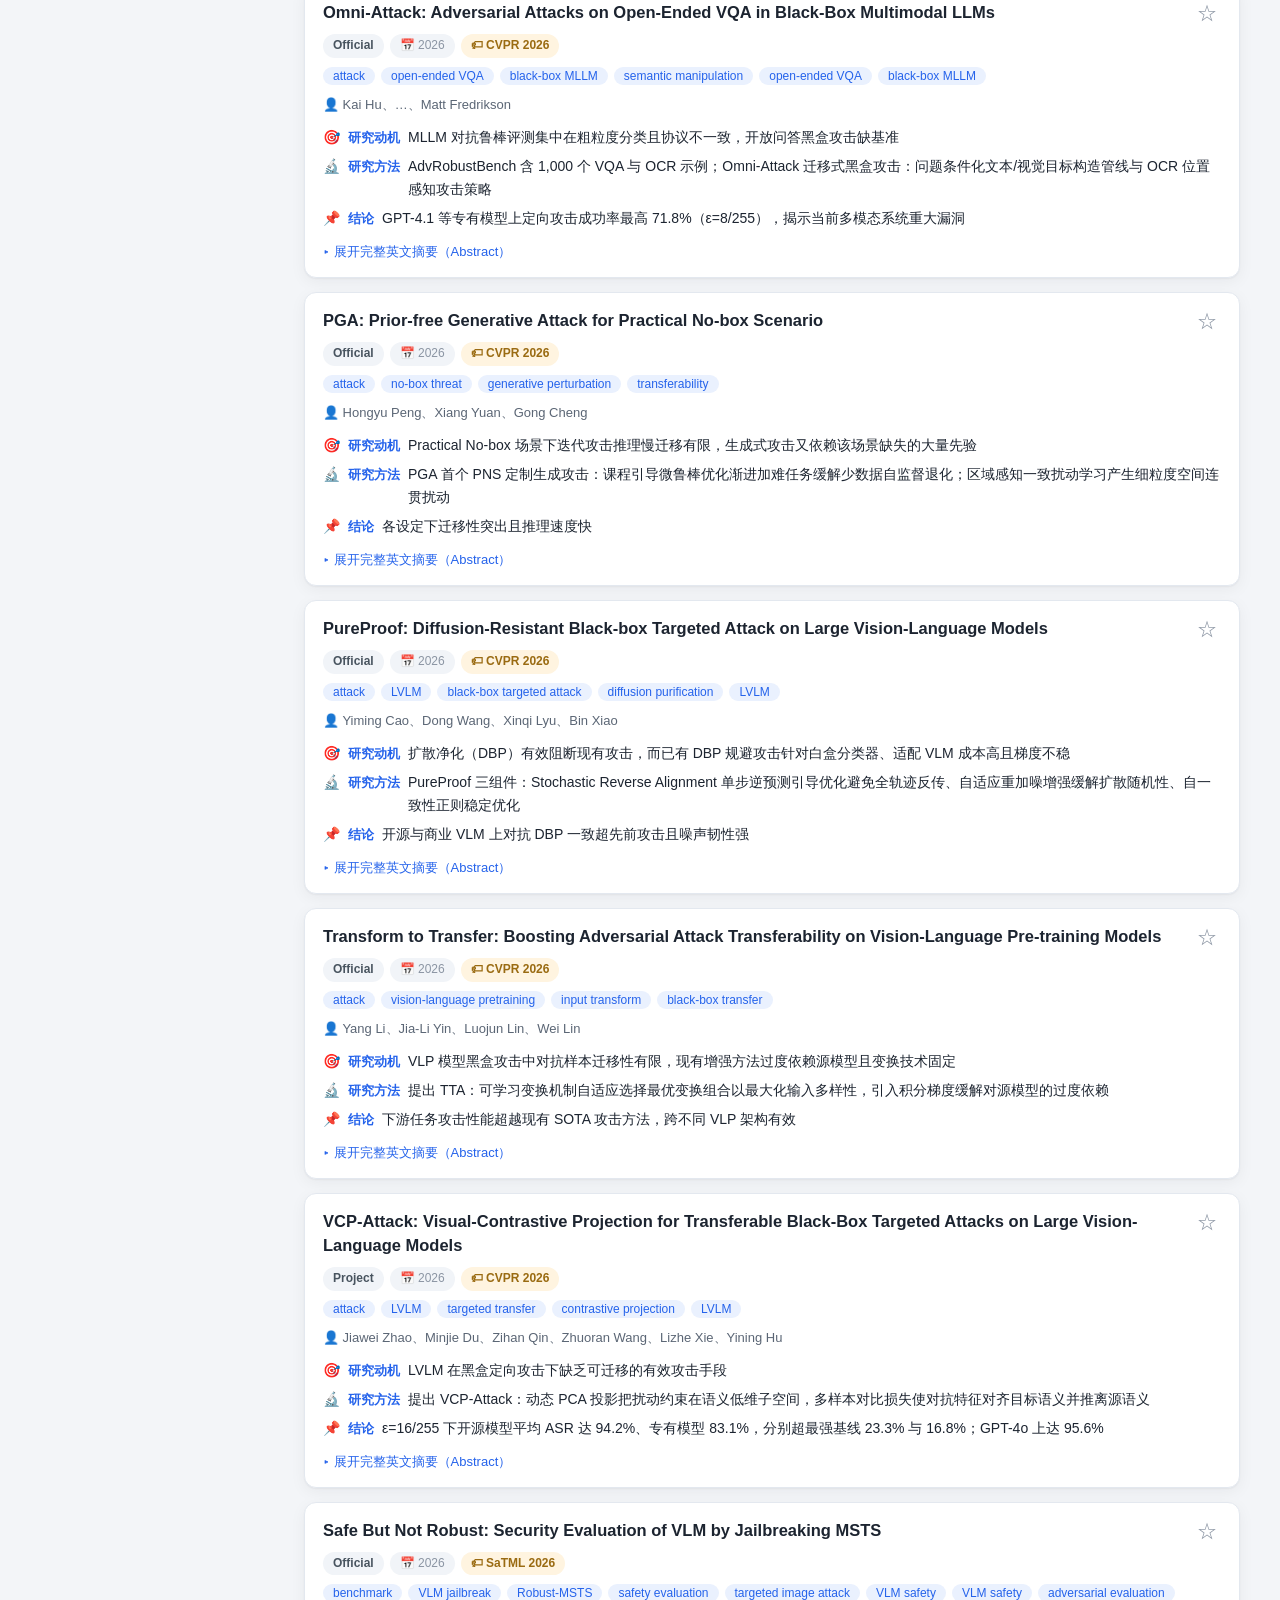
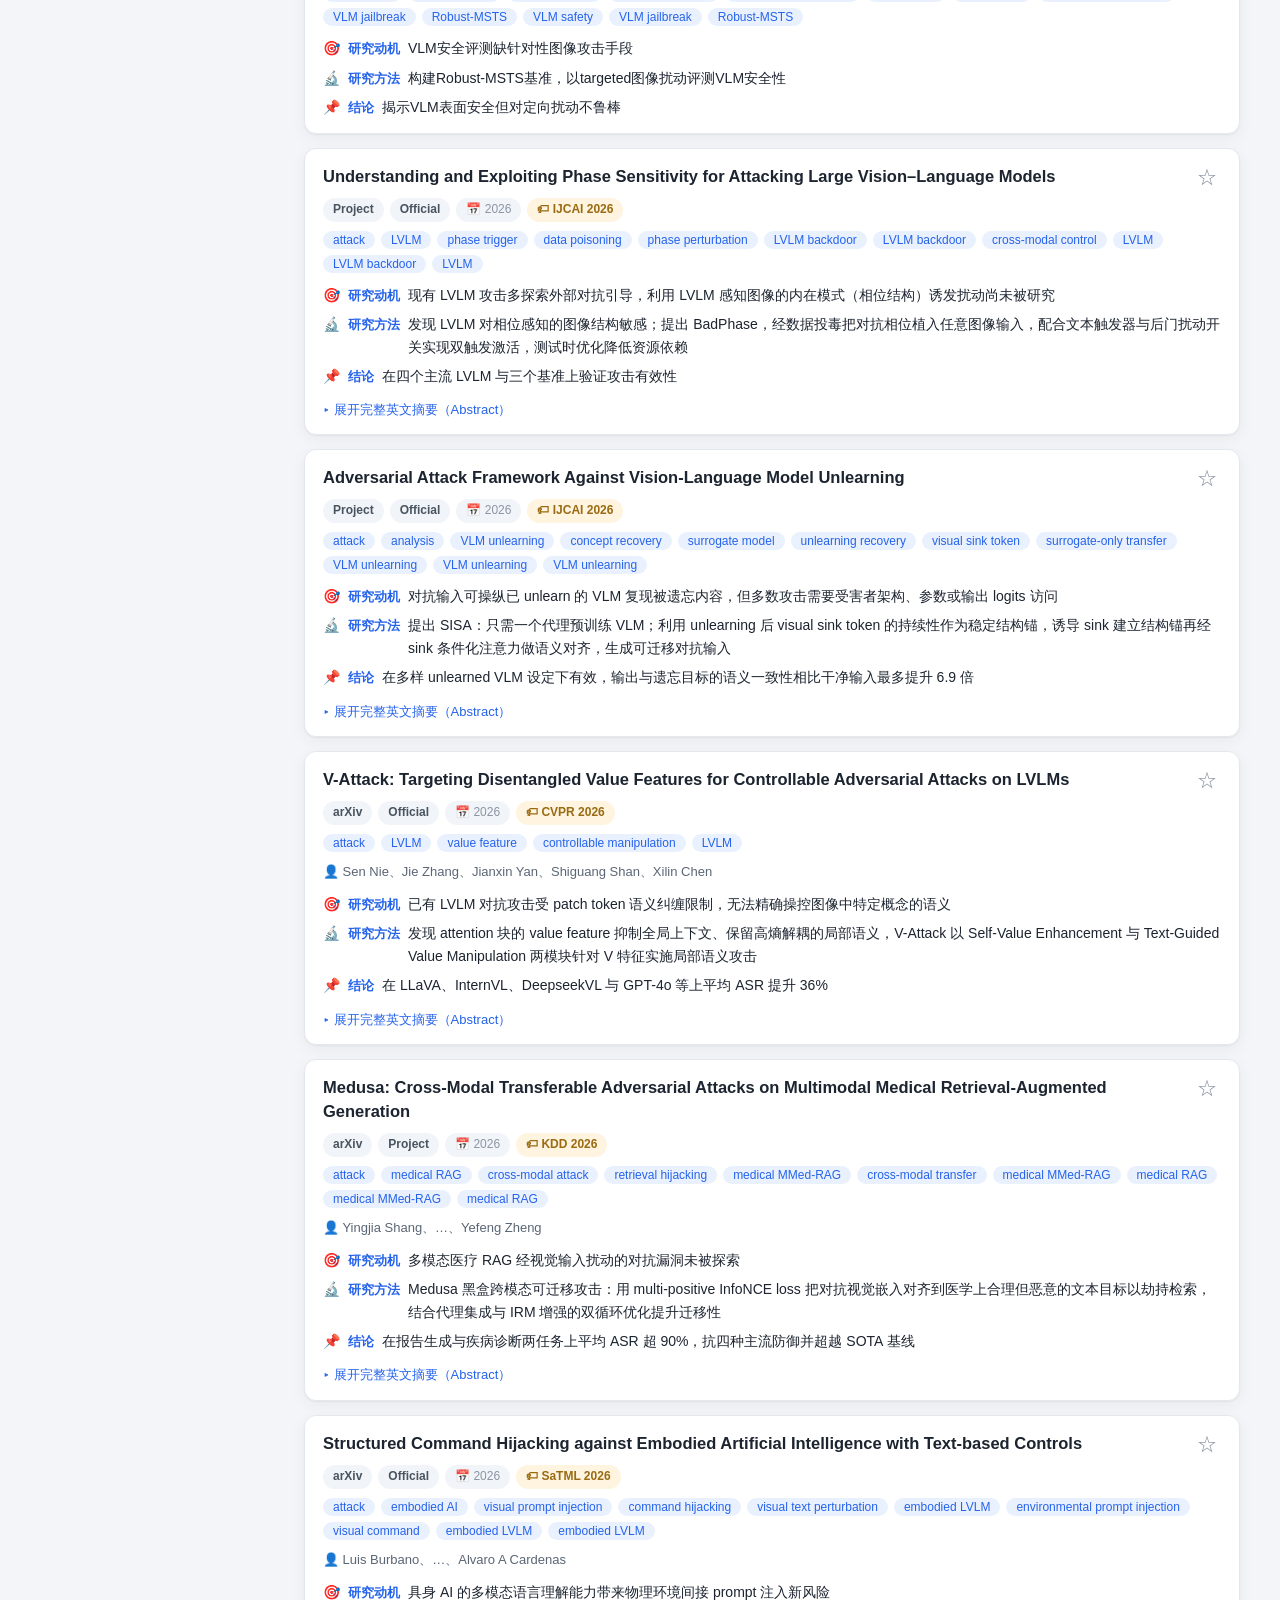
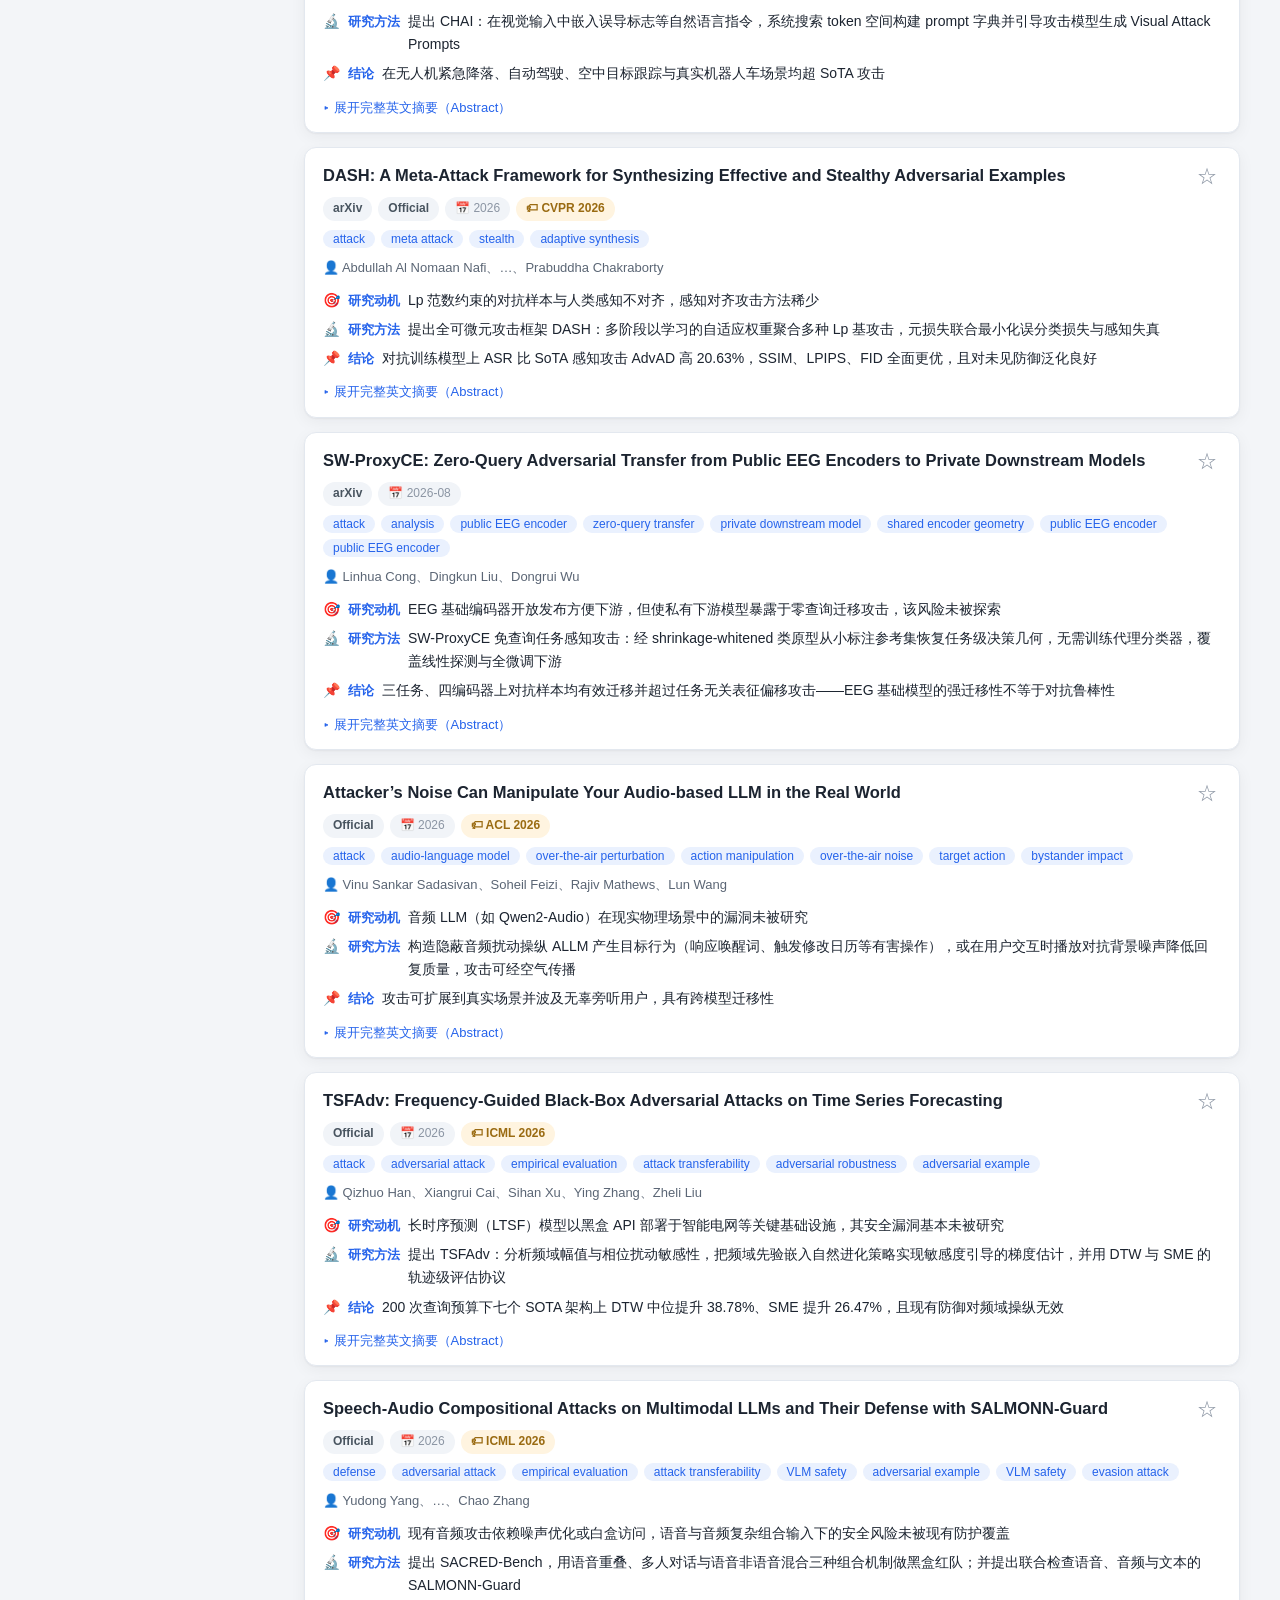
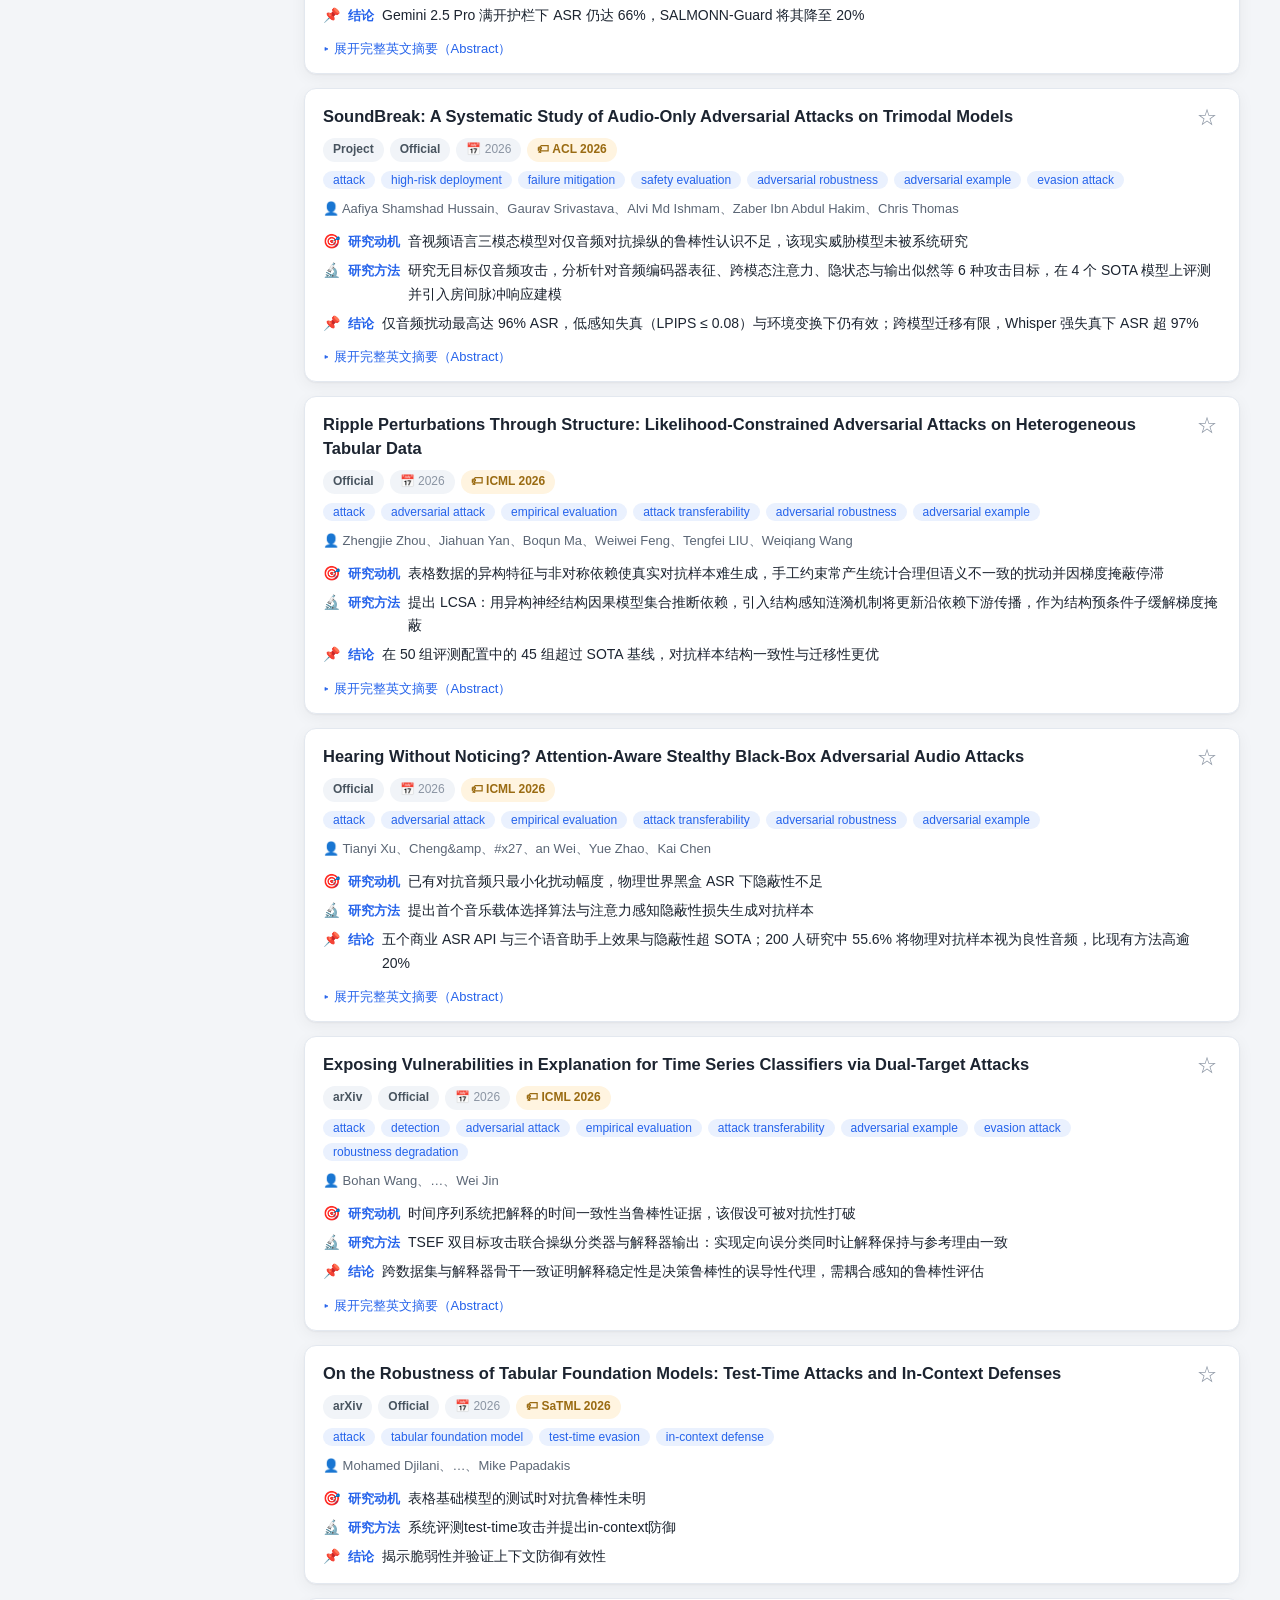
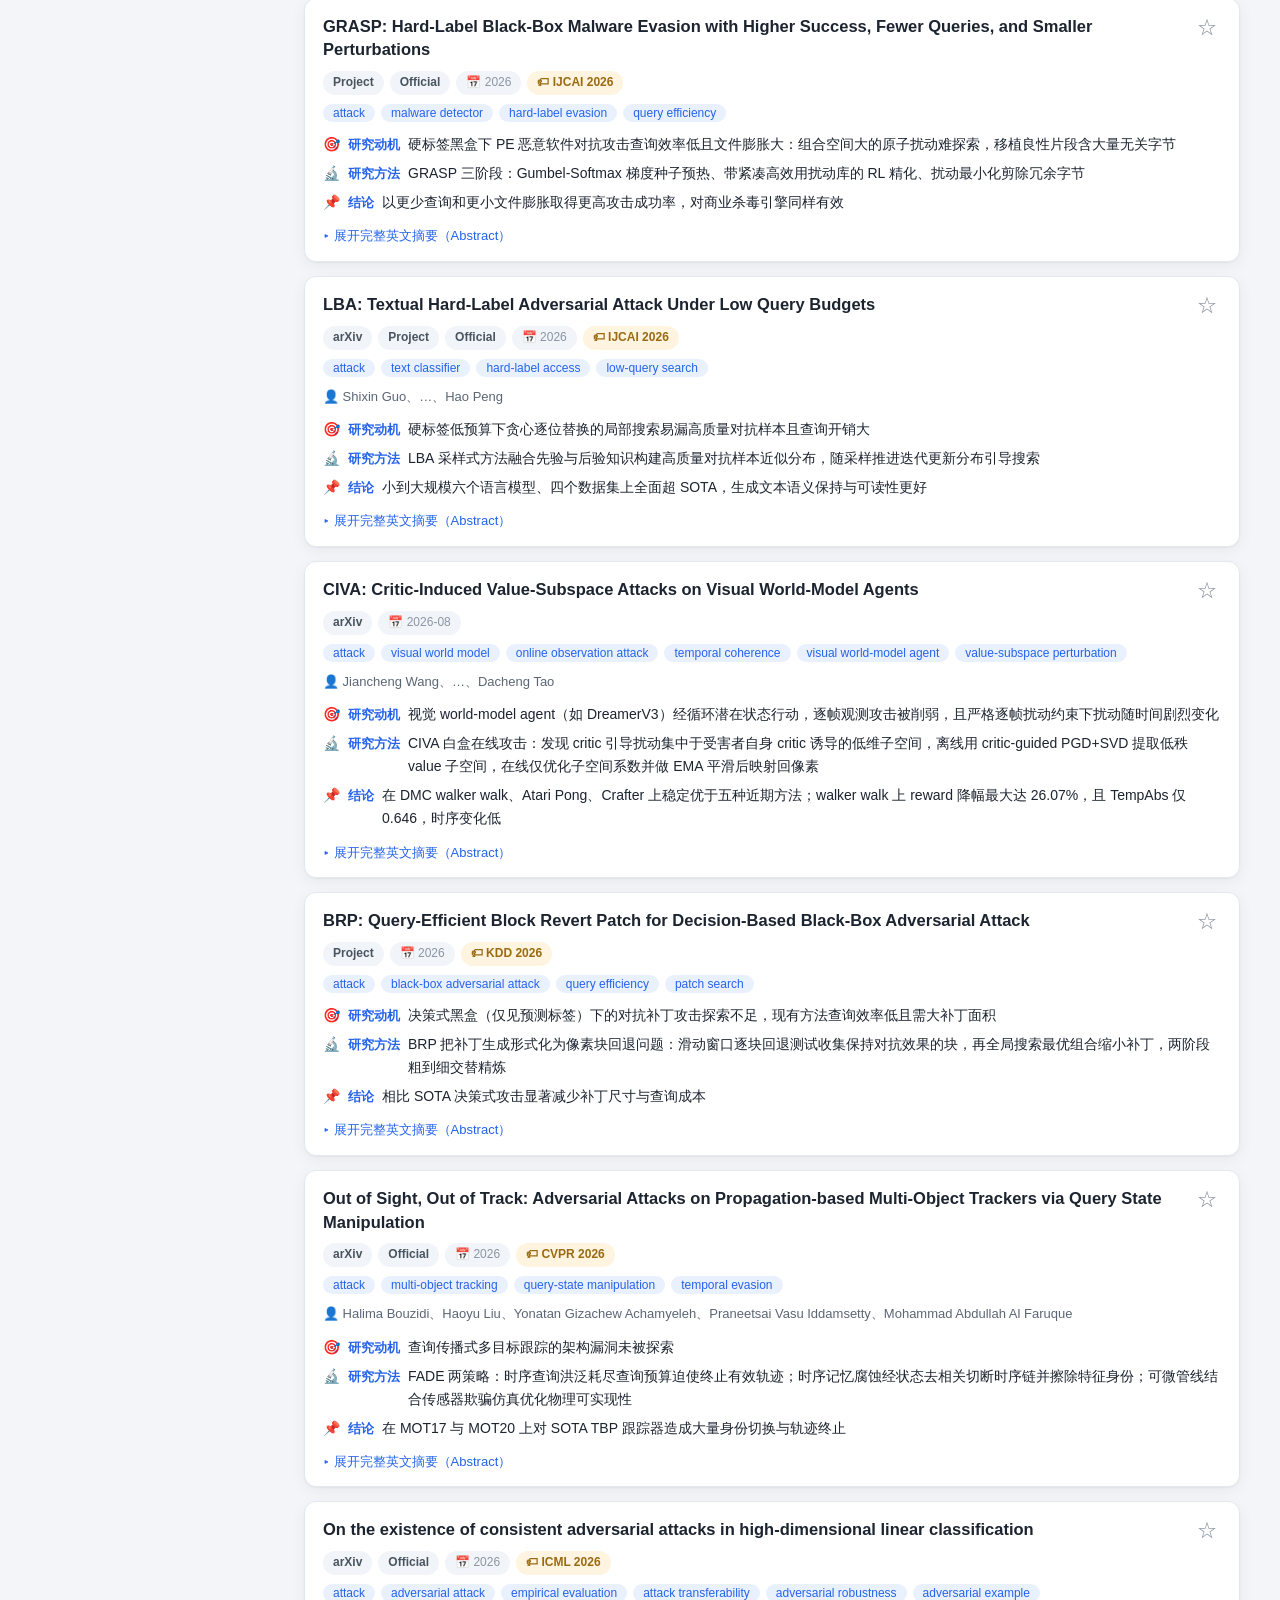
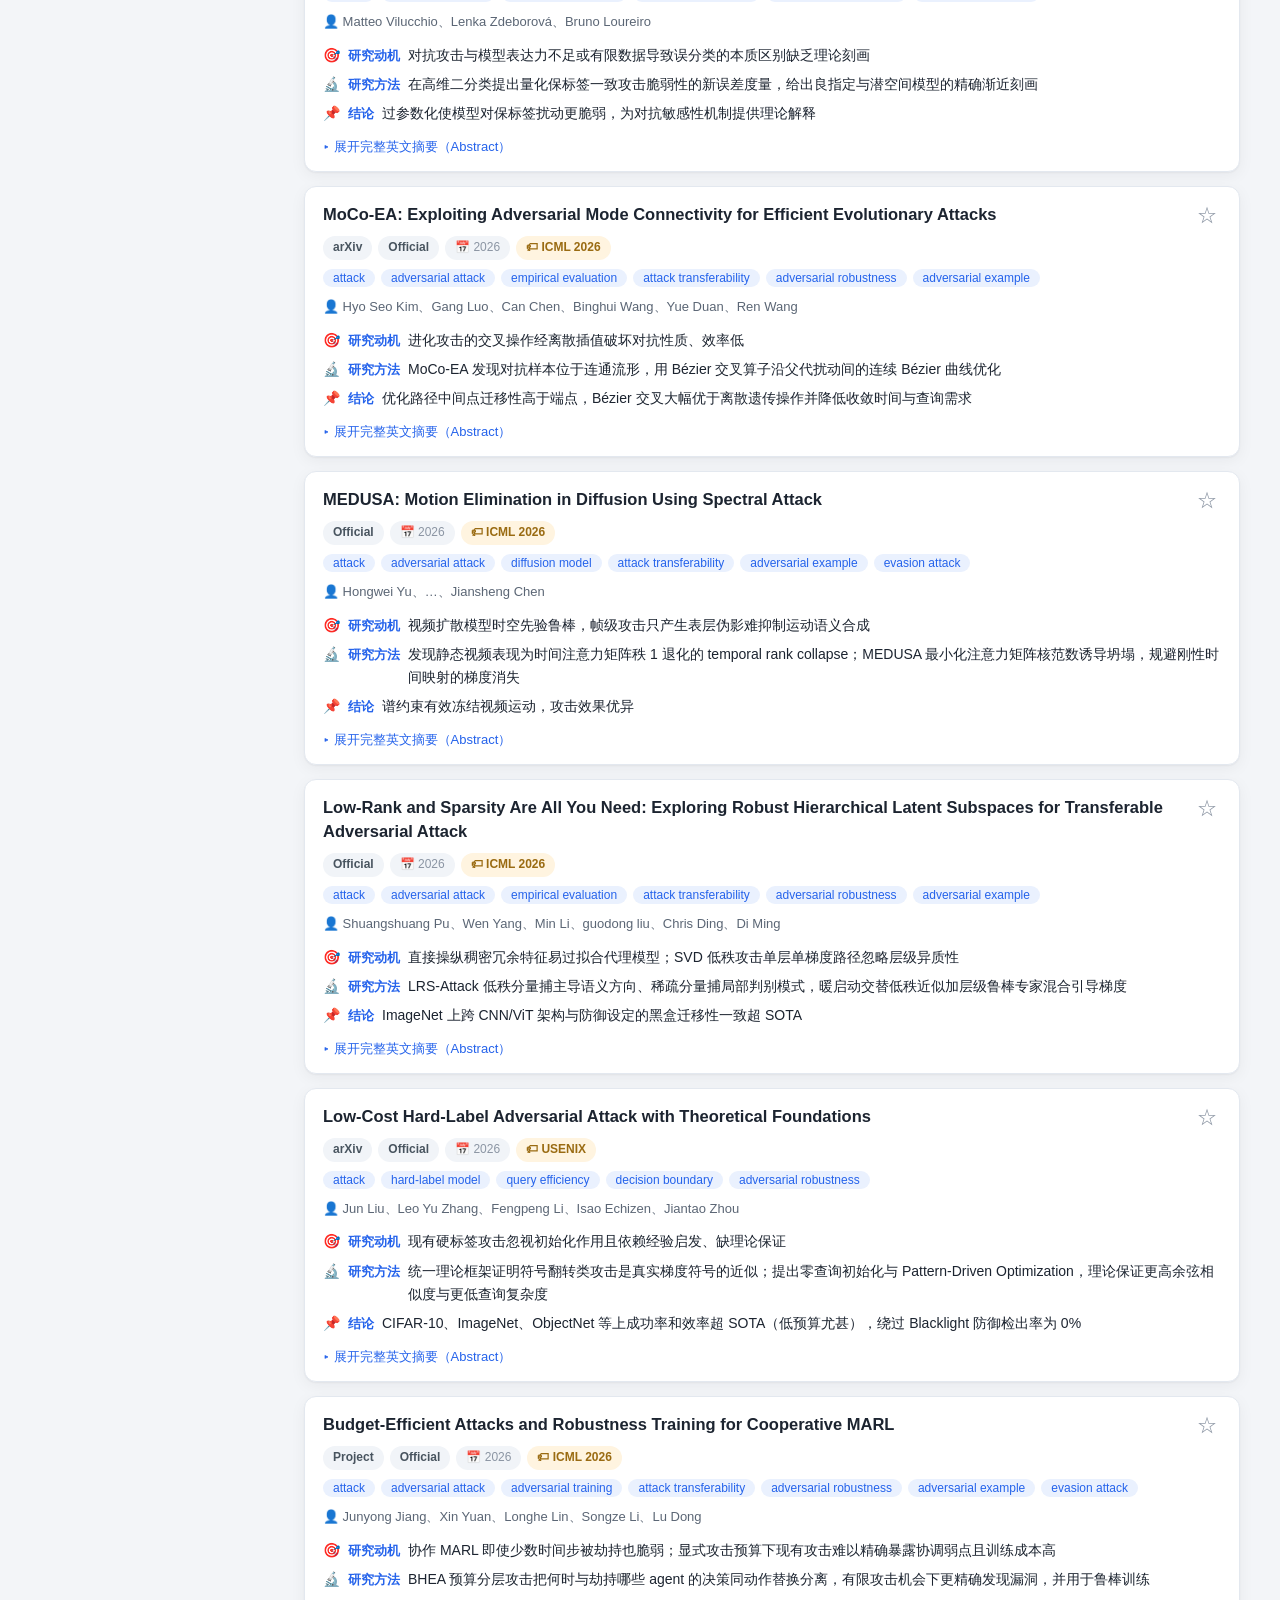
==== commit bdefebe7: "2026-09-11 日报（宽进口径 36 篇三段结构）与阅读站偏好实时记录 - 日报：9.11 收录 36 篇（P1×8 核心收录 / P2×12 核心收录 / P3×16 扩展视野），宽筛 65 " ====
--- a/reader/index.html
+++ b/reader/index.html
@@ -16,6 +16,10 @@
       <div class="topbar-controls">
         <input id="searchBox" type="search" placeholder="搜索标题 / 作者 / 关键词…" autocomplete="off" spellcheck="false">
         <button id="starredToggle" class="chip" title="只看收藏的论文">☆ 只看收藏</button>
+        <button id="starExport" class="chip" title="导出收藏为 JSON 文件">⬇ 导出</button>
+        <button id="starCopy" class="chip" title="复制收藏列表（可直接粘贴给助手）">⧉ 复制</button>
+        <button id="starImport" class="chip" title="从 JSON 文件导入收藏（合并去重）">⬆ 导入</button>
+        <input id="starImportFile" type="file" accept="application/json" hidden>
         <button id="themeToggle" title="切换明暗主题">🌓</button>
       </div>
     </header>
--- a/reader/style.css
+++ b/reader/style.css
@@ -274,3 +274,35 @@
   #searchBox { width: 100%; }
   .topbar-controls { flex-basis: 100%; }
 }
+
+/* domain hierarchy */
+.scope-crumb {
+  margin: 0 0 2px;
+  color: var(--muted, #8a8f98);
+  font-size: 13px;
+}
+.scope-desc {
+  margin: 6px 0 0;
+  max-width: 72ch;
+  color: var(--muted-strong, #5c6370);
+  font-size: 13.5px;
+  line-height: 1.65;
+}
+h2.leaf-title {
+  margin: 34px 0 10px;
+  font-size: 19px;
+  display: flex;
+  align-items: baseline;
+  gap: 8px;
+}
+h3.section-title {
+  margin: 22px 0 8px;
+  font-size: 15.5px;
+  display: flex;
+  align-items: baseline;
+  gap: 8px;
+  opacity: 0.92;
+}
+.nav-group-header.active {
+  font-weight: 700;
+}
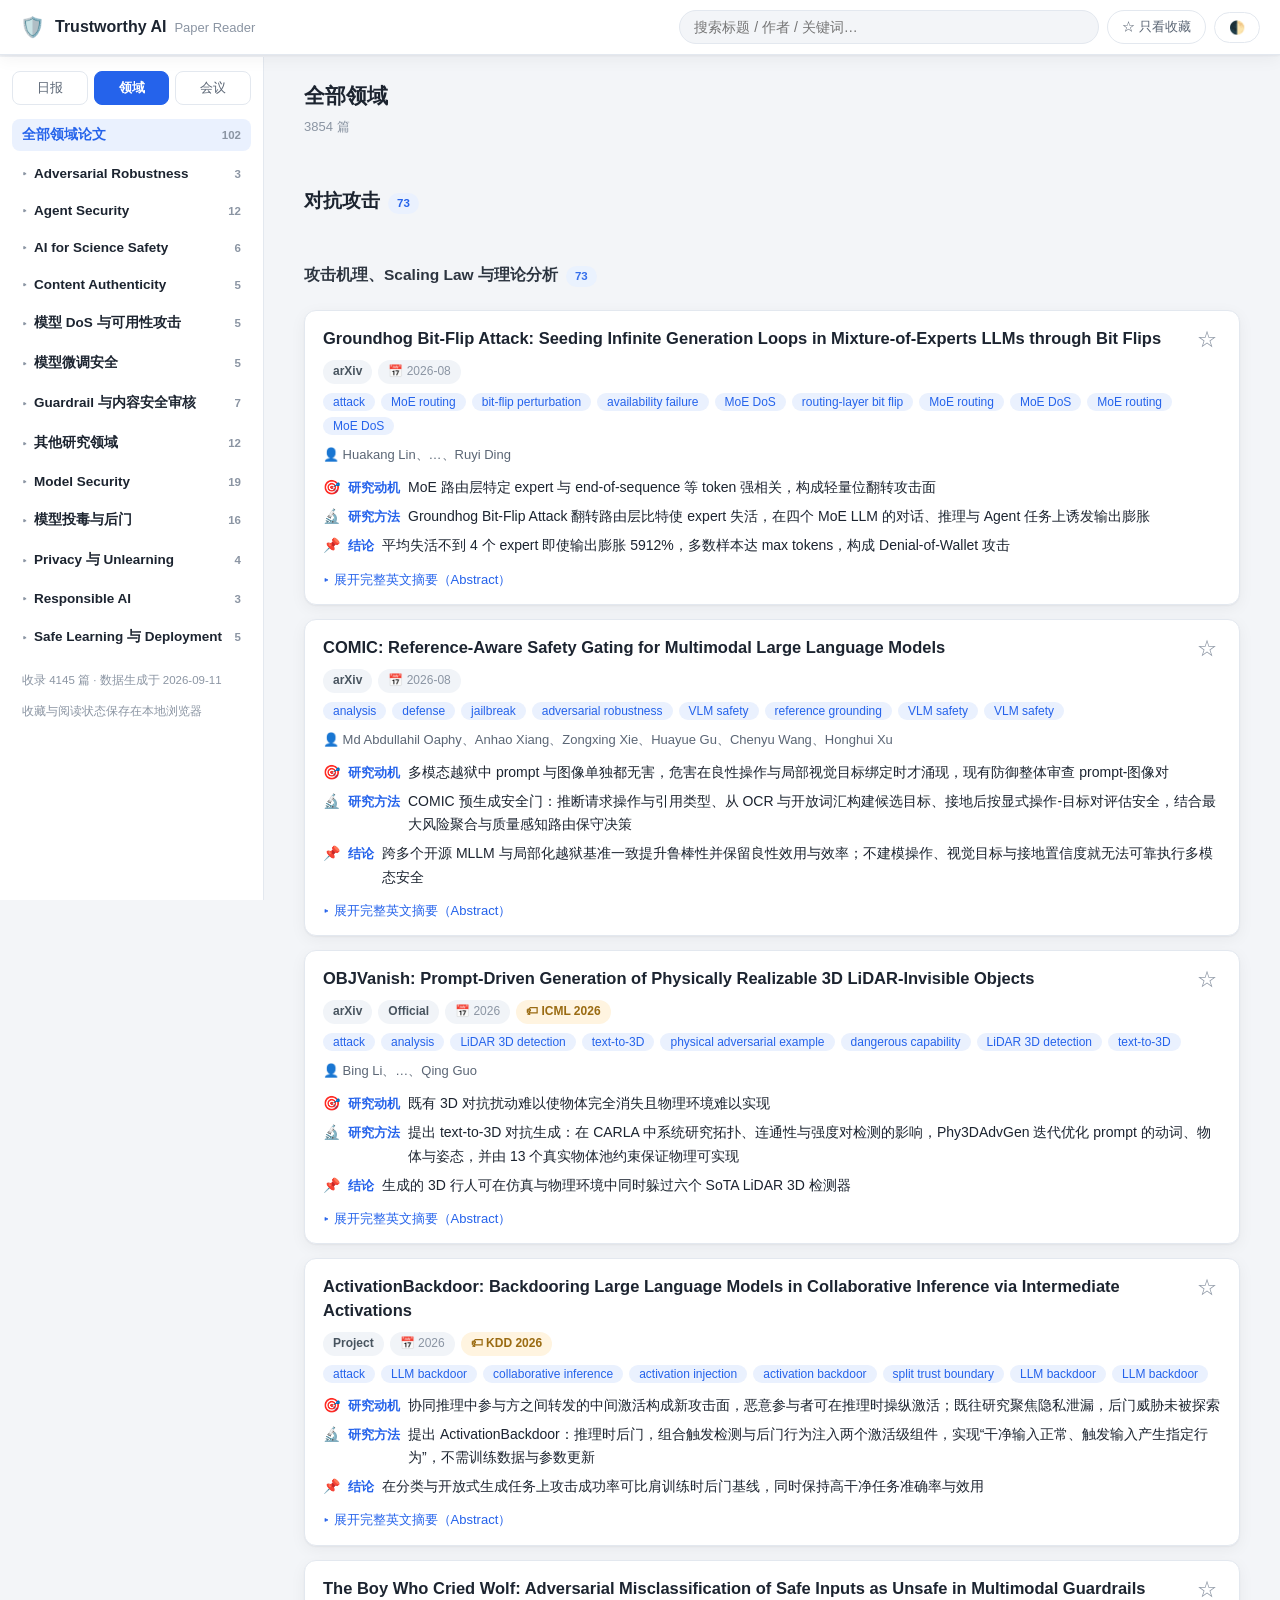
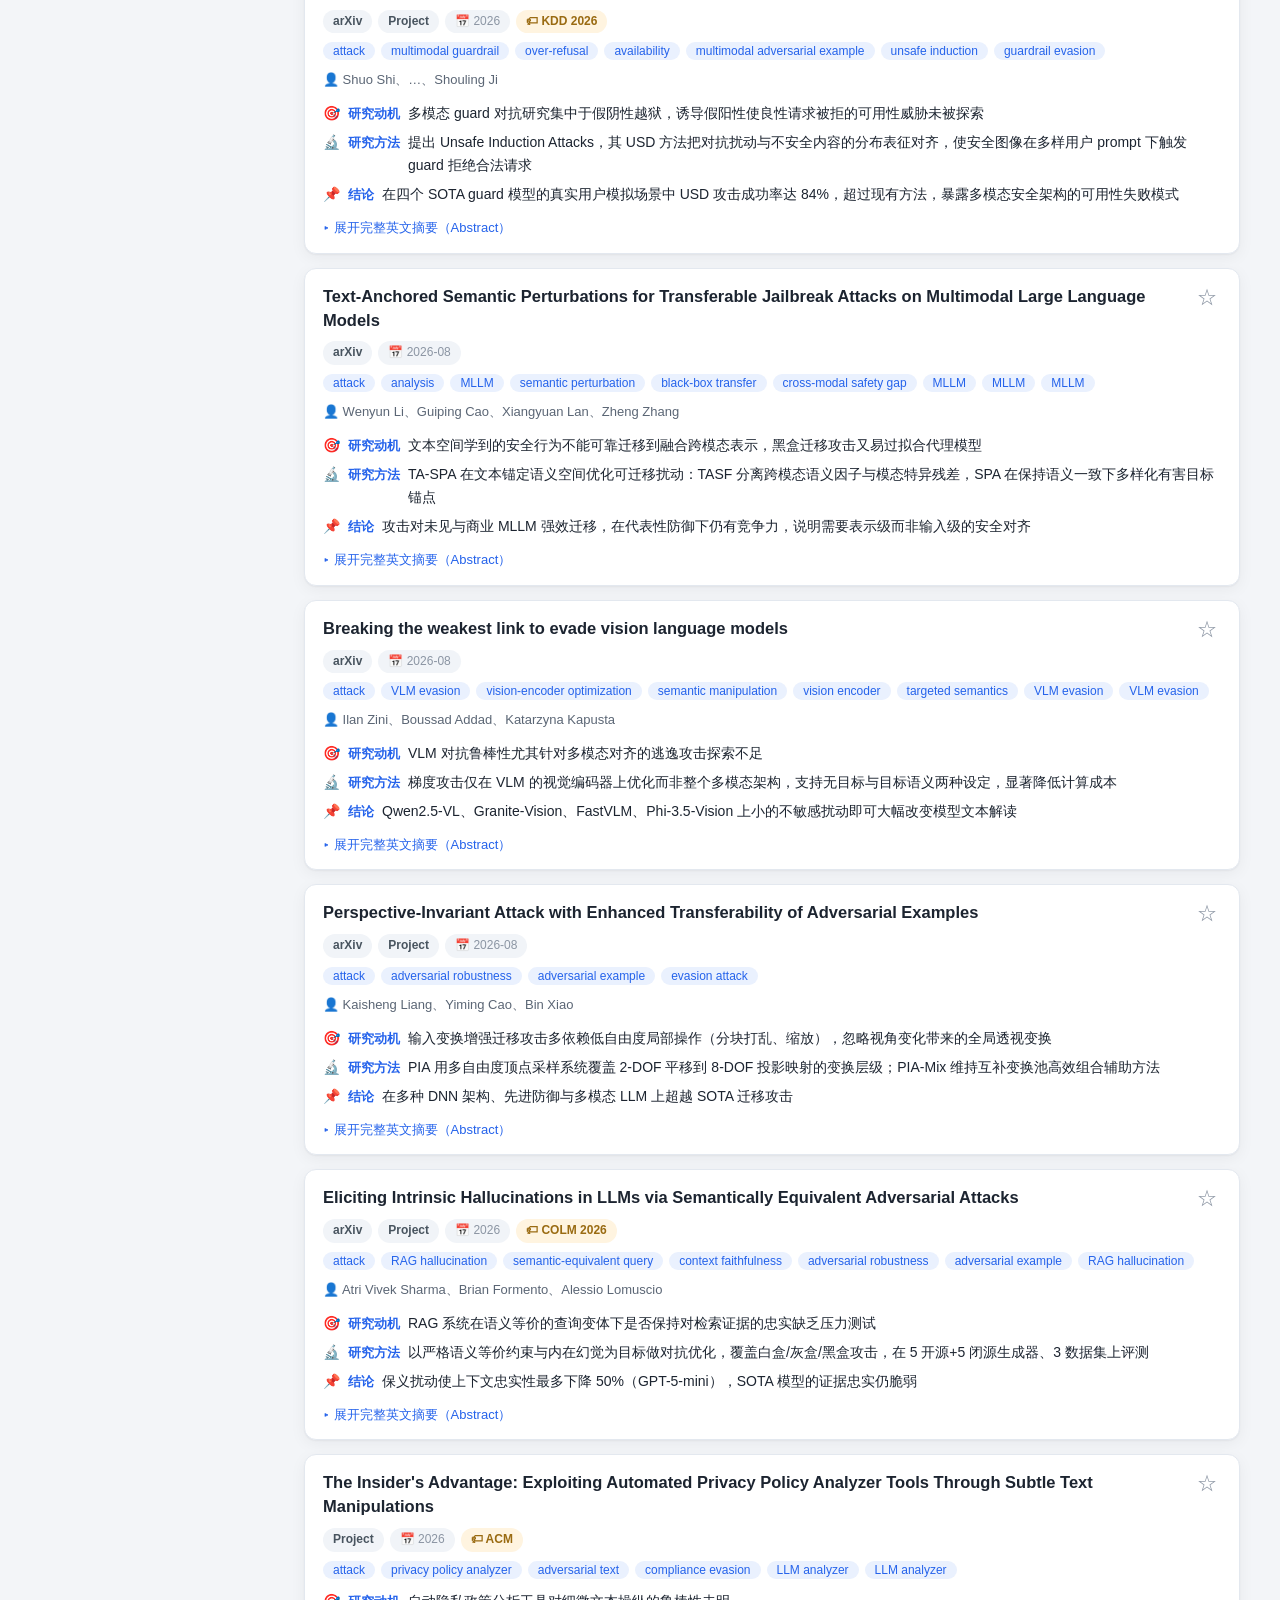
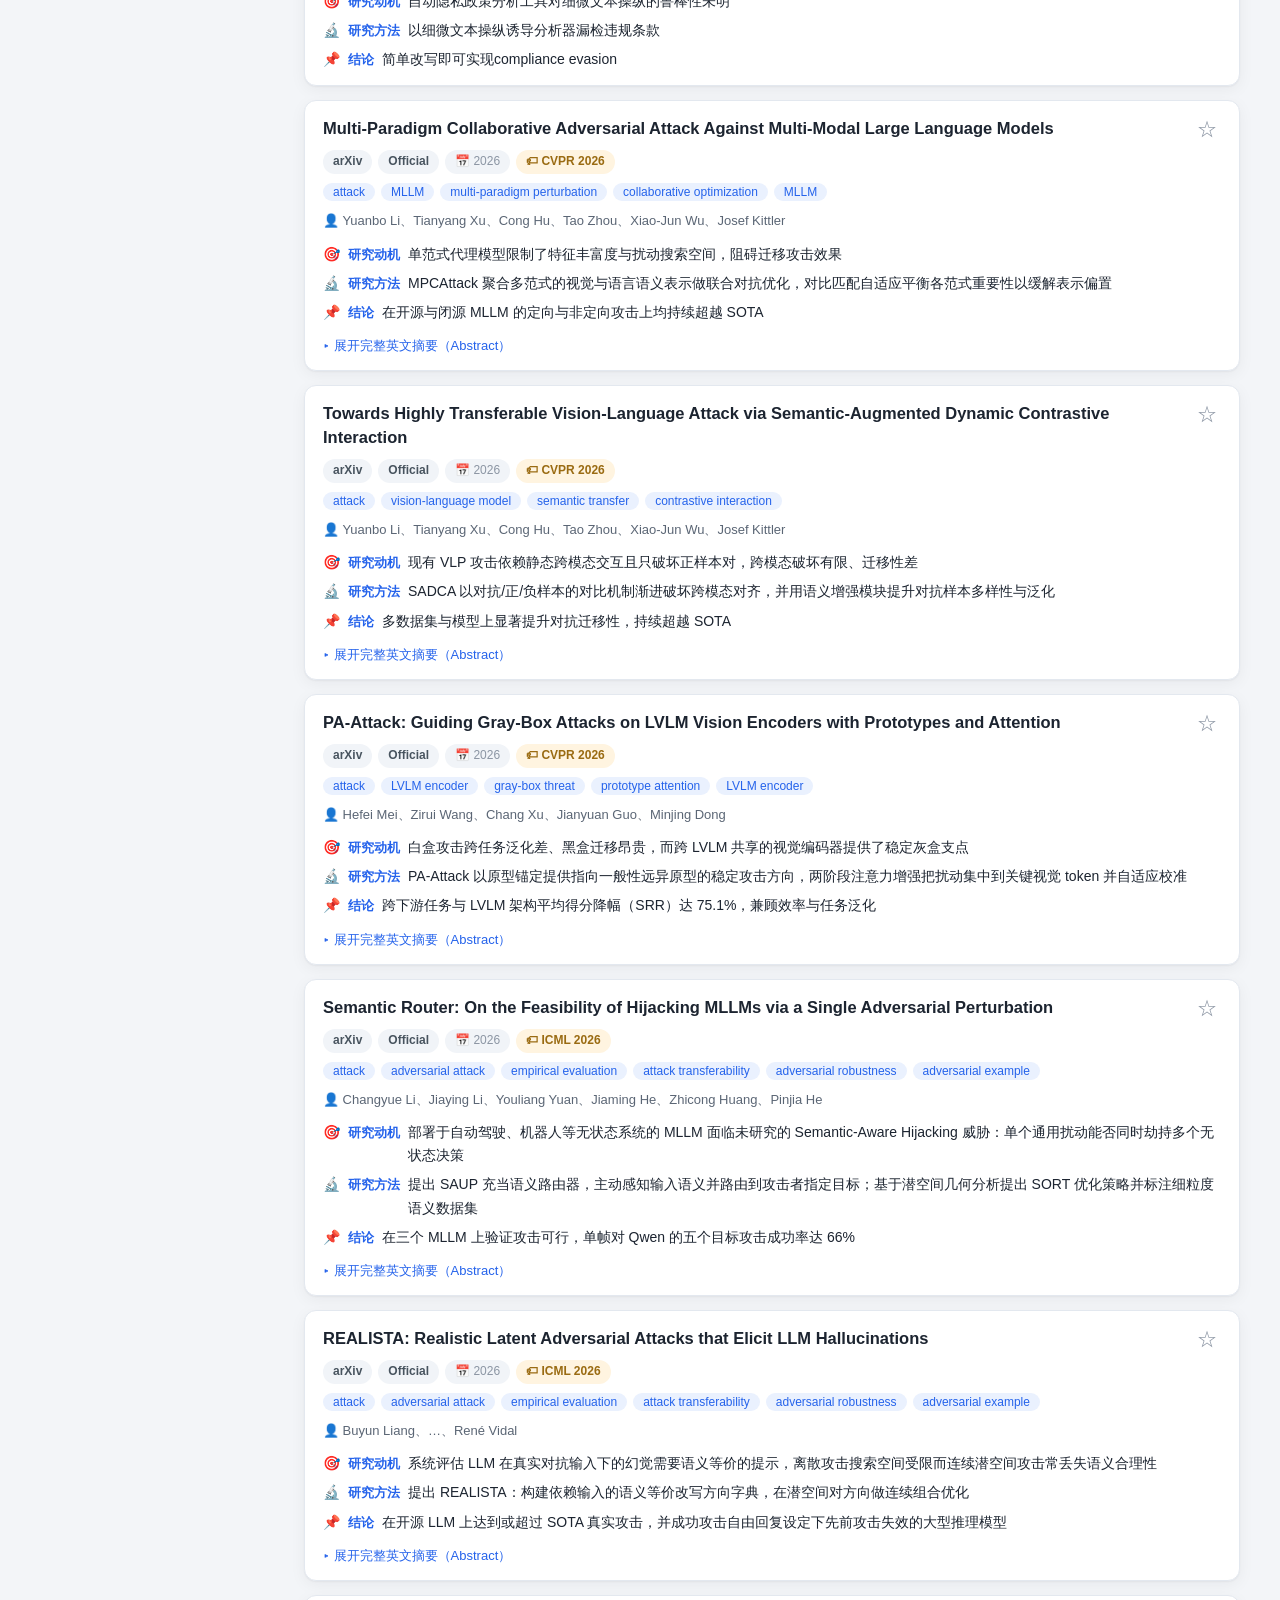
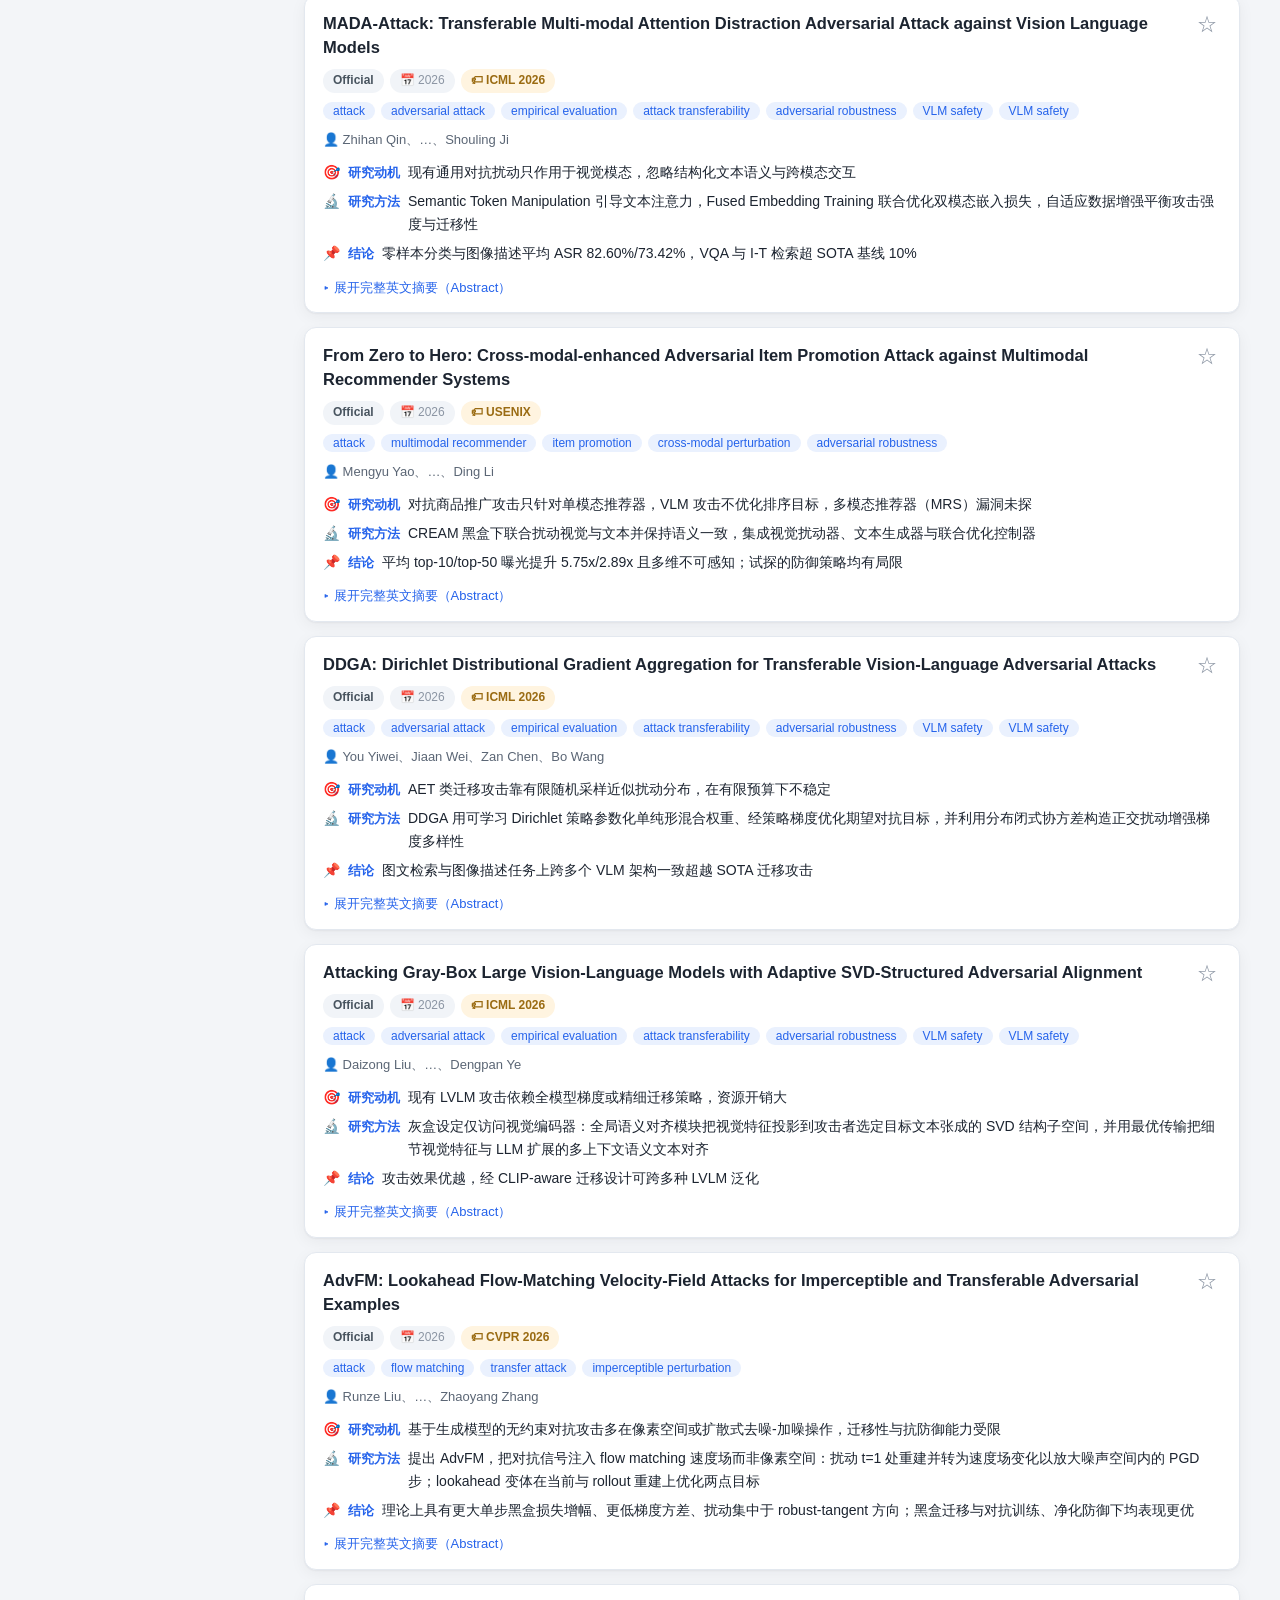
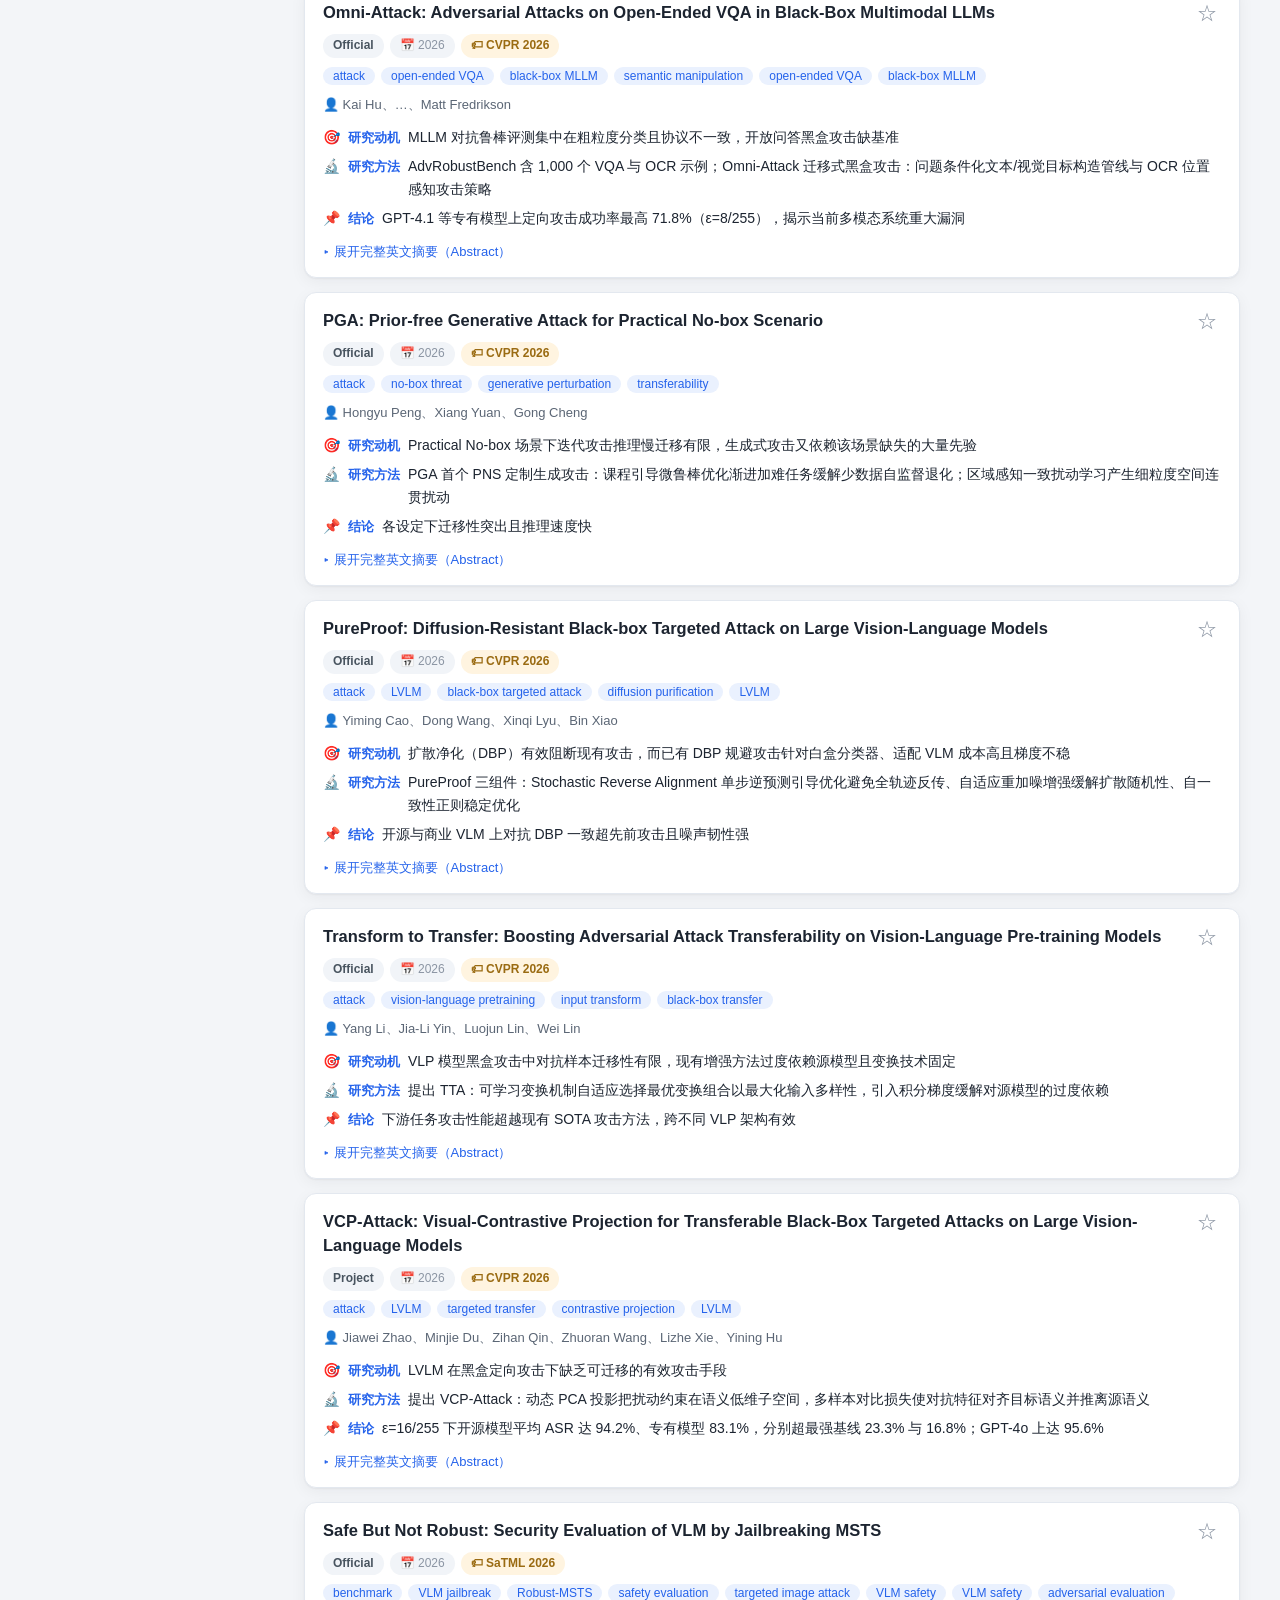
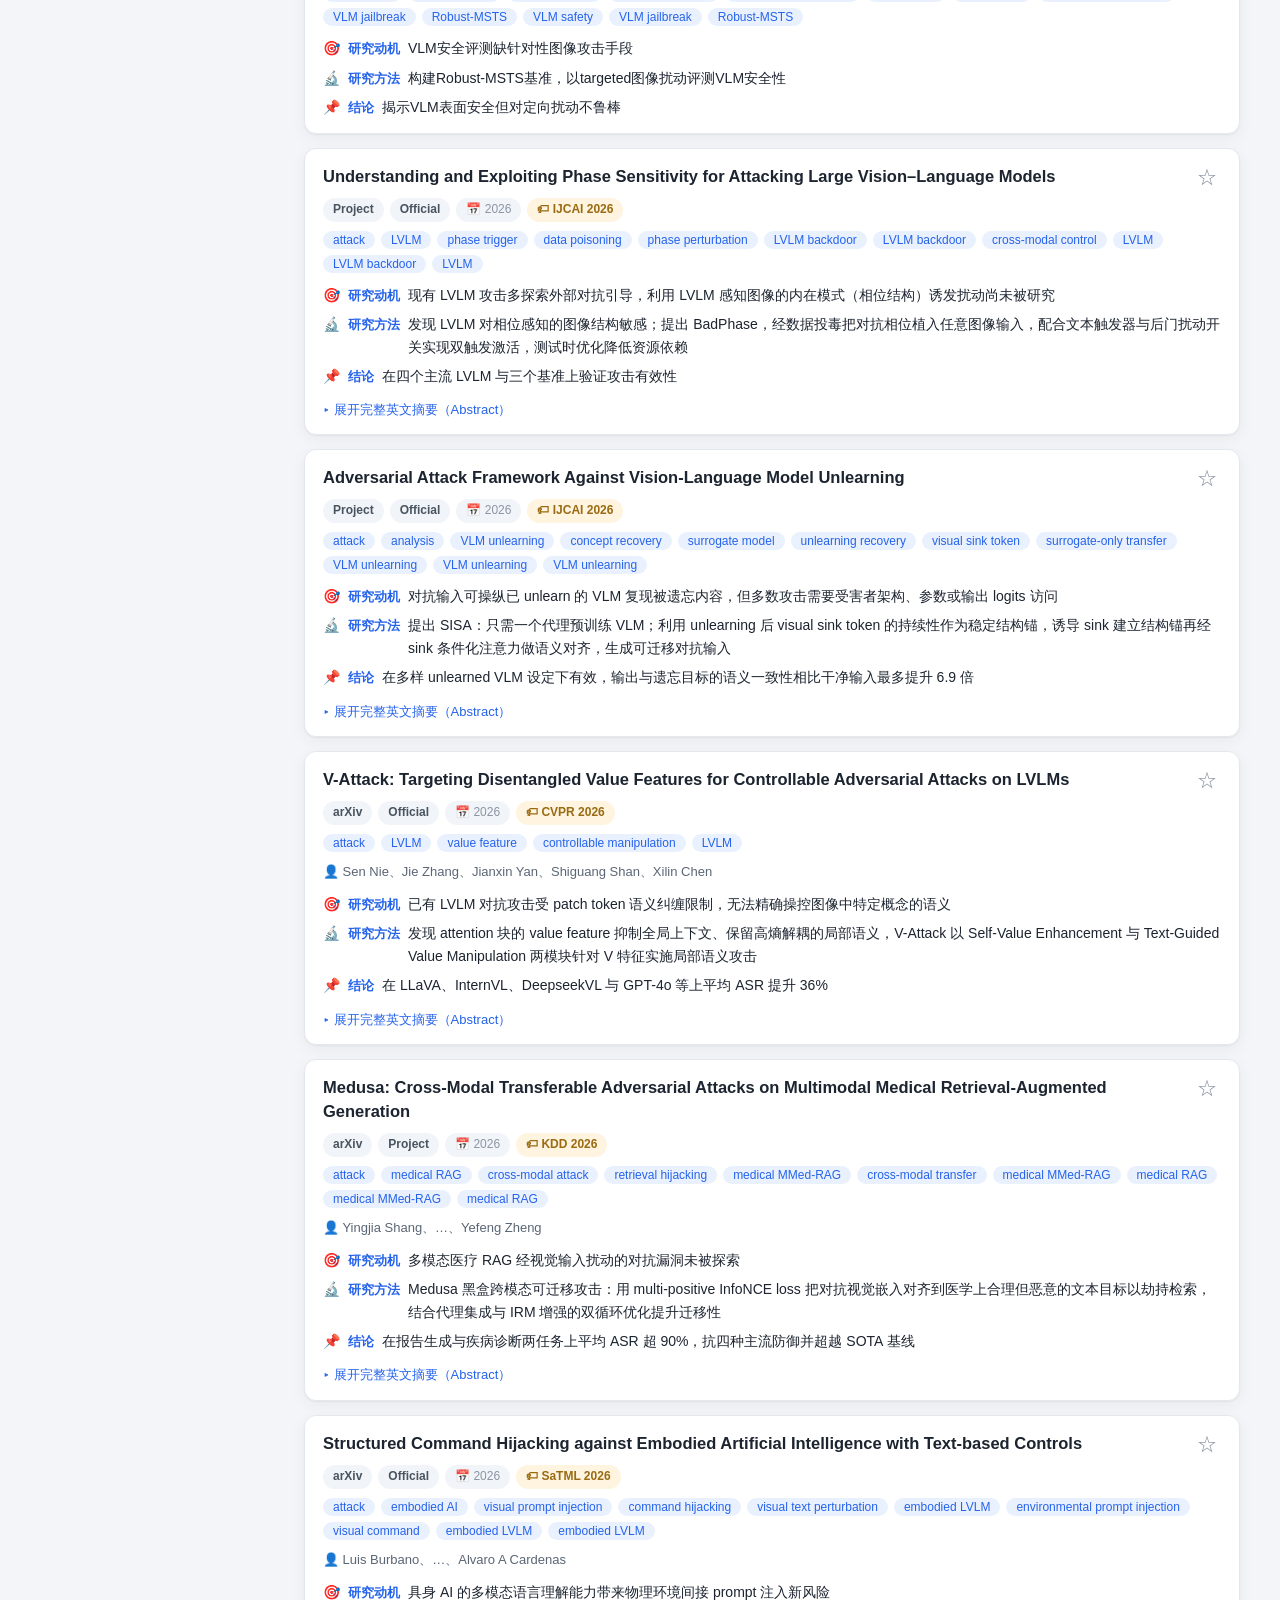
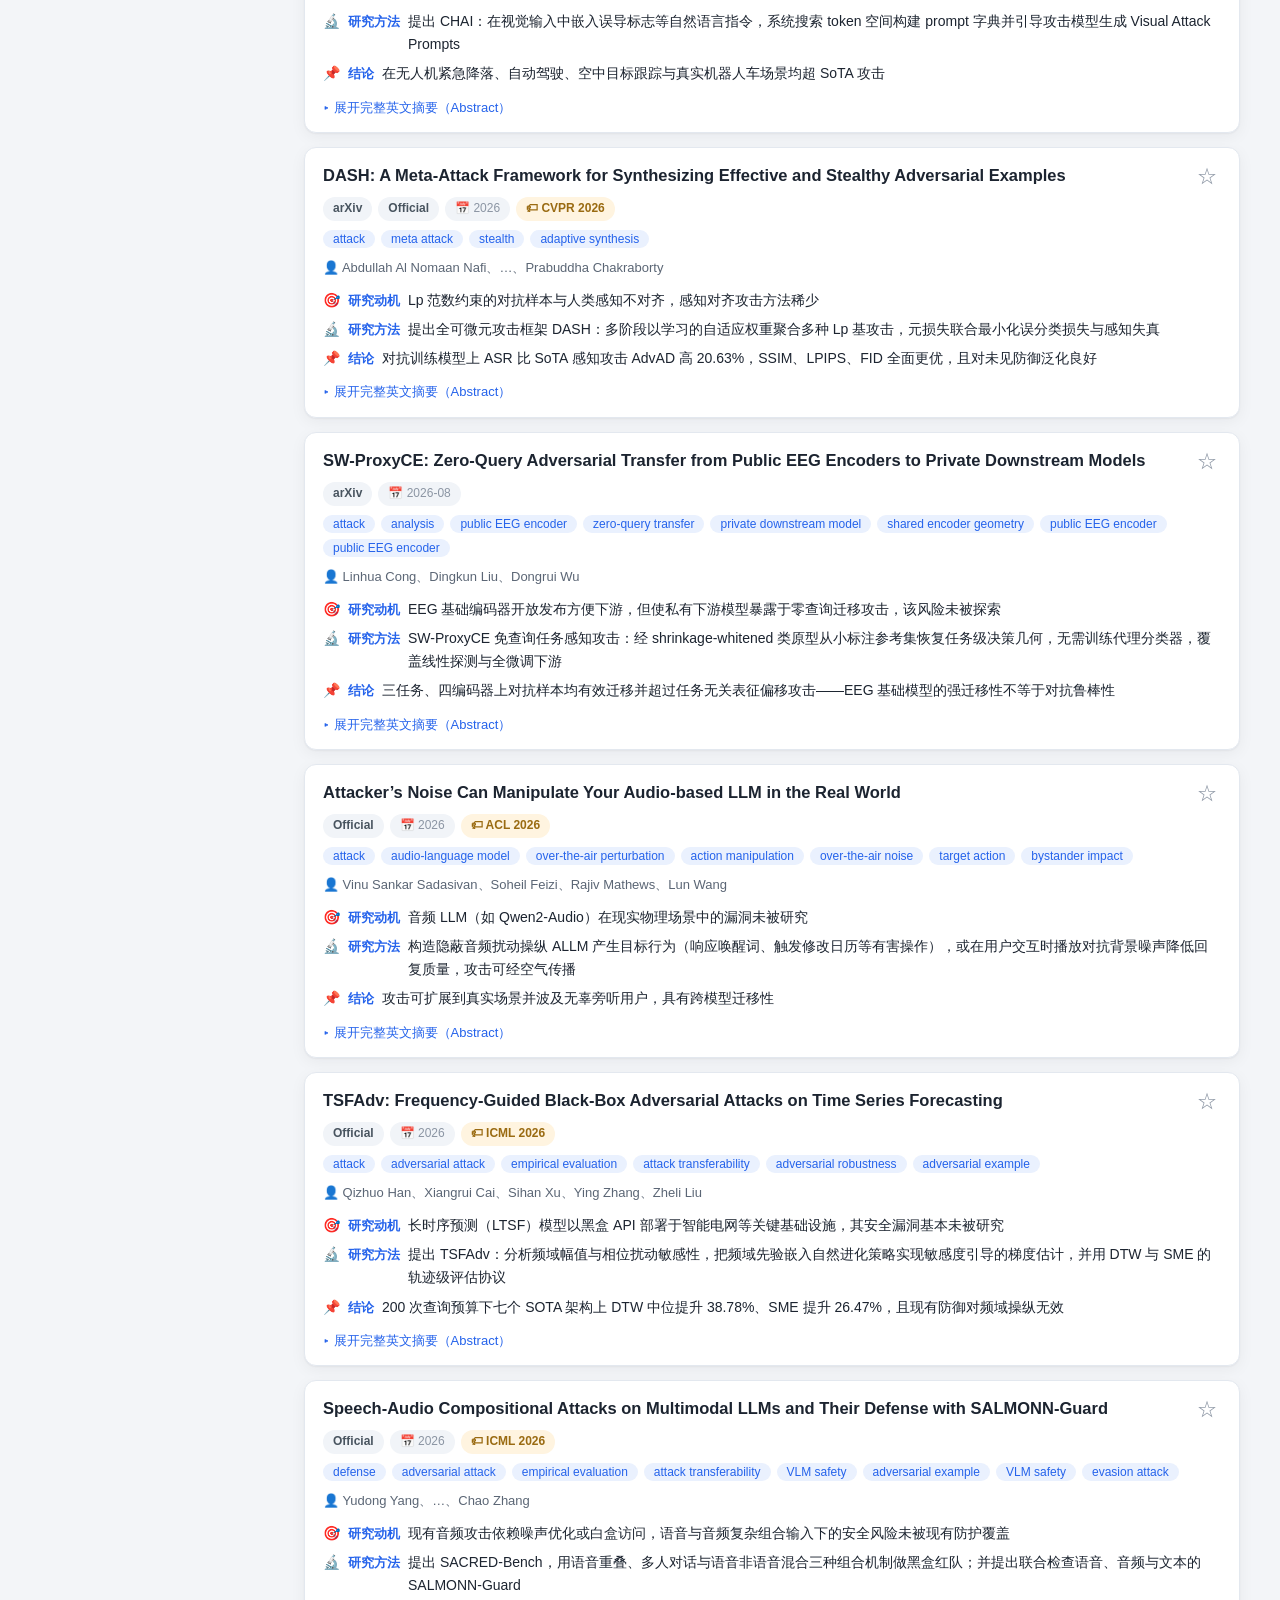
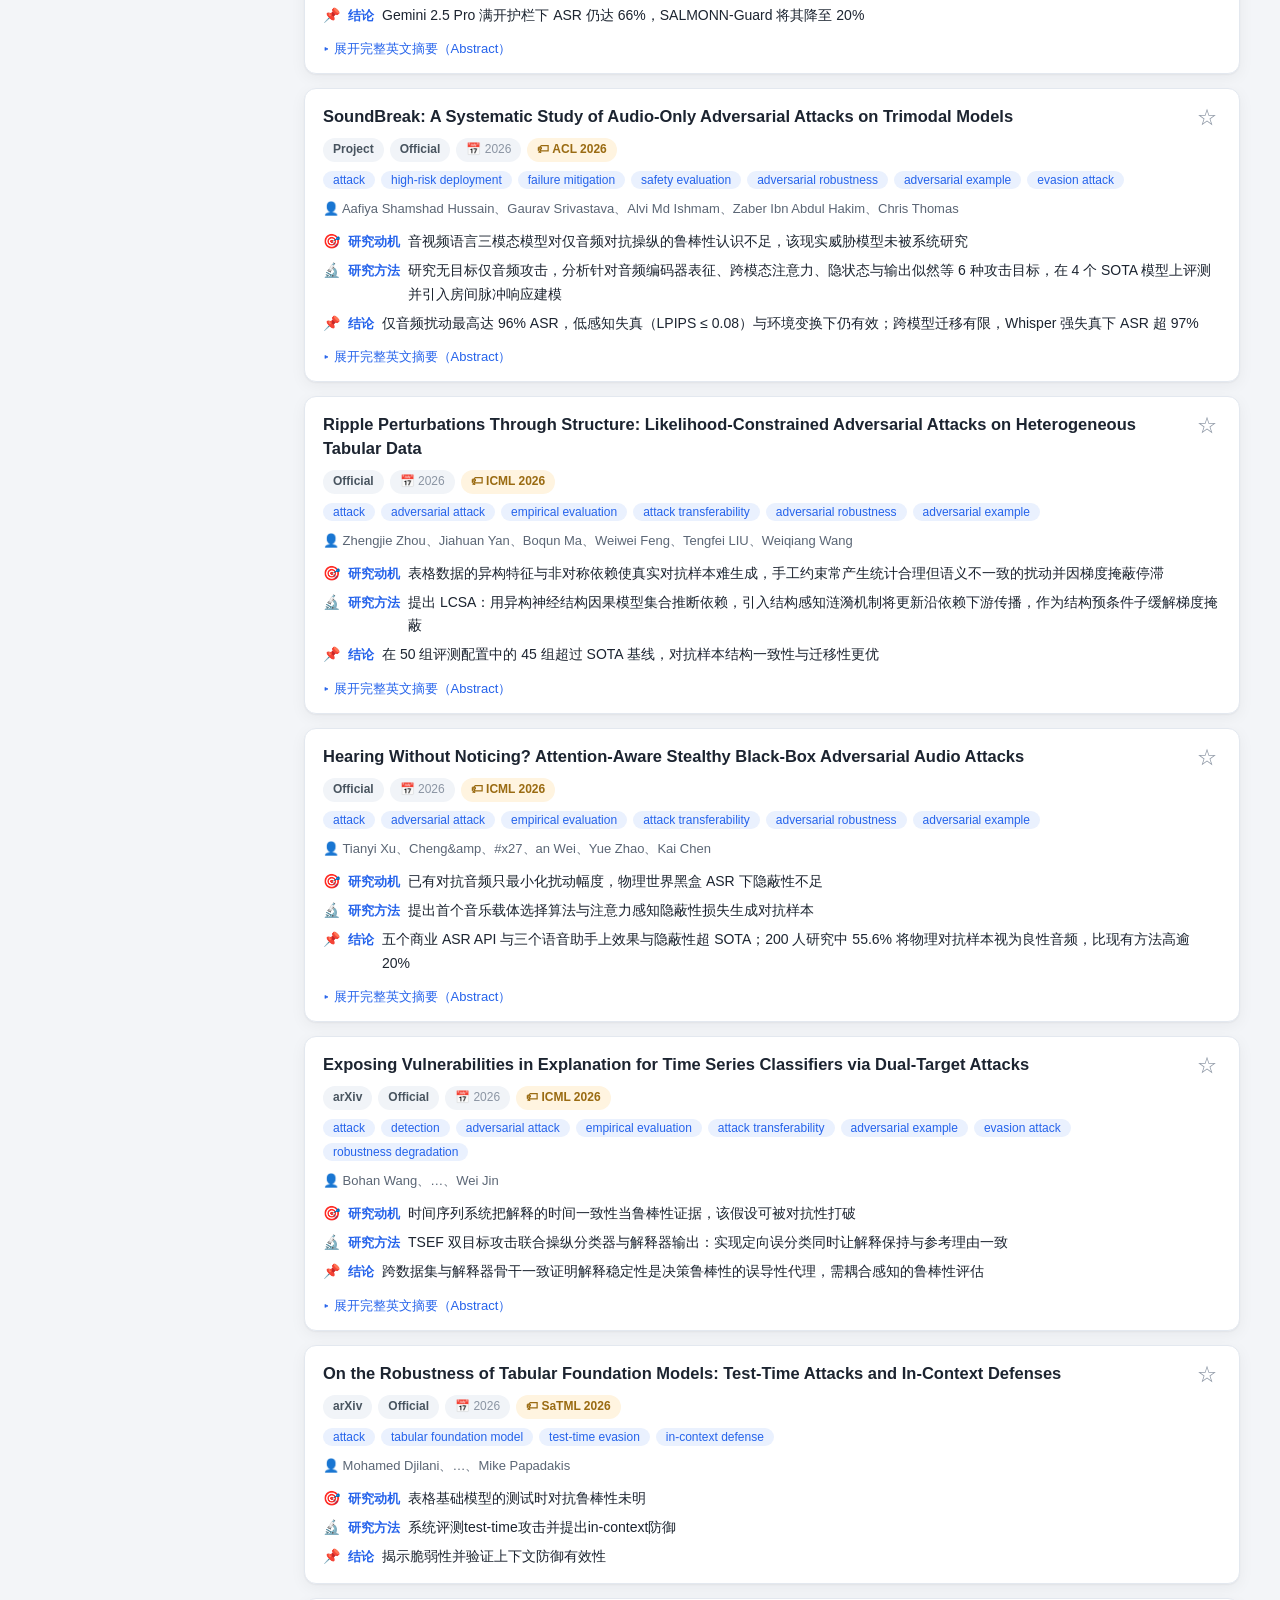
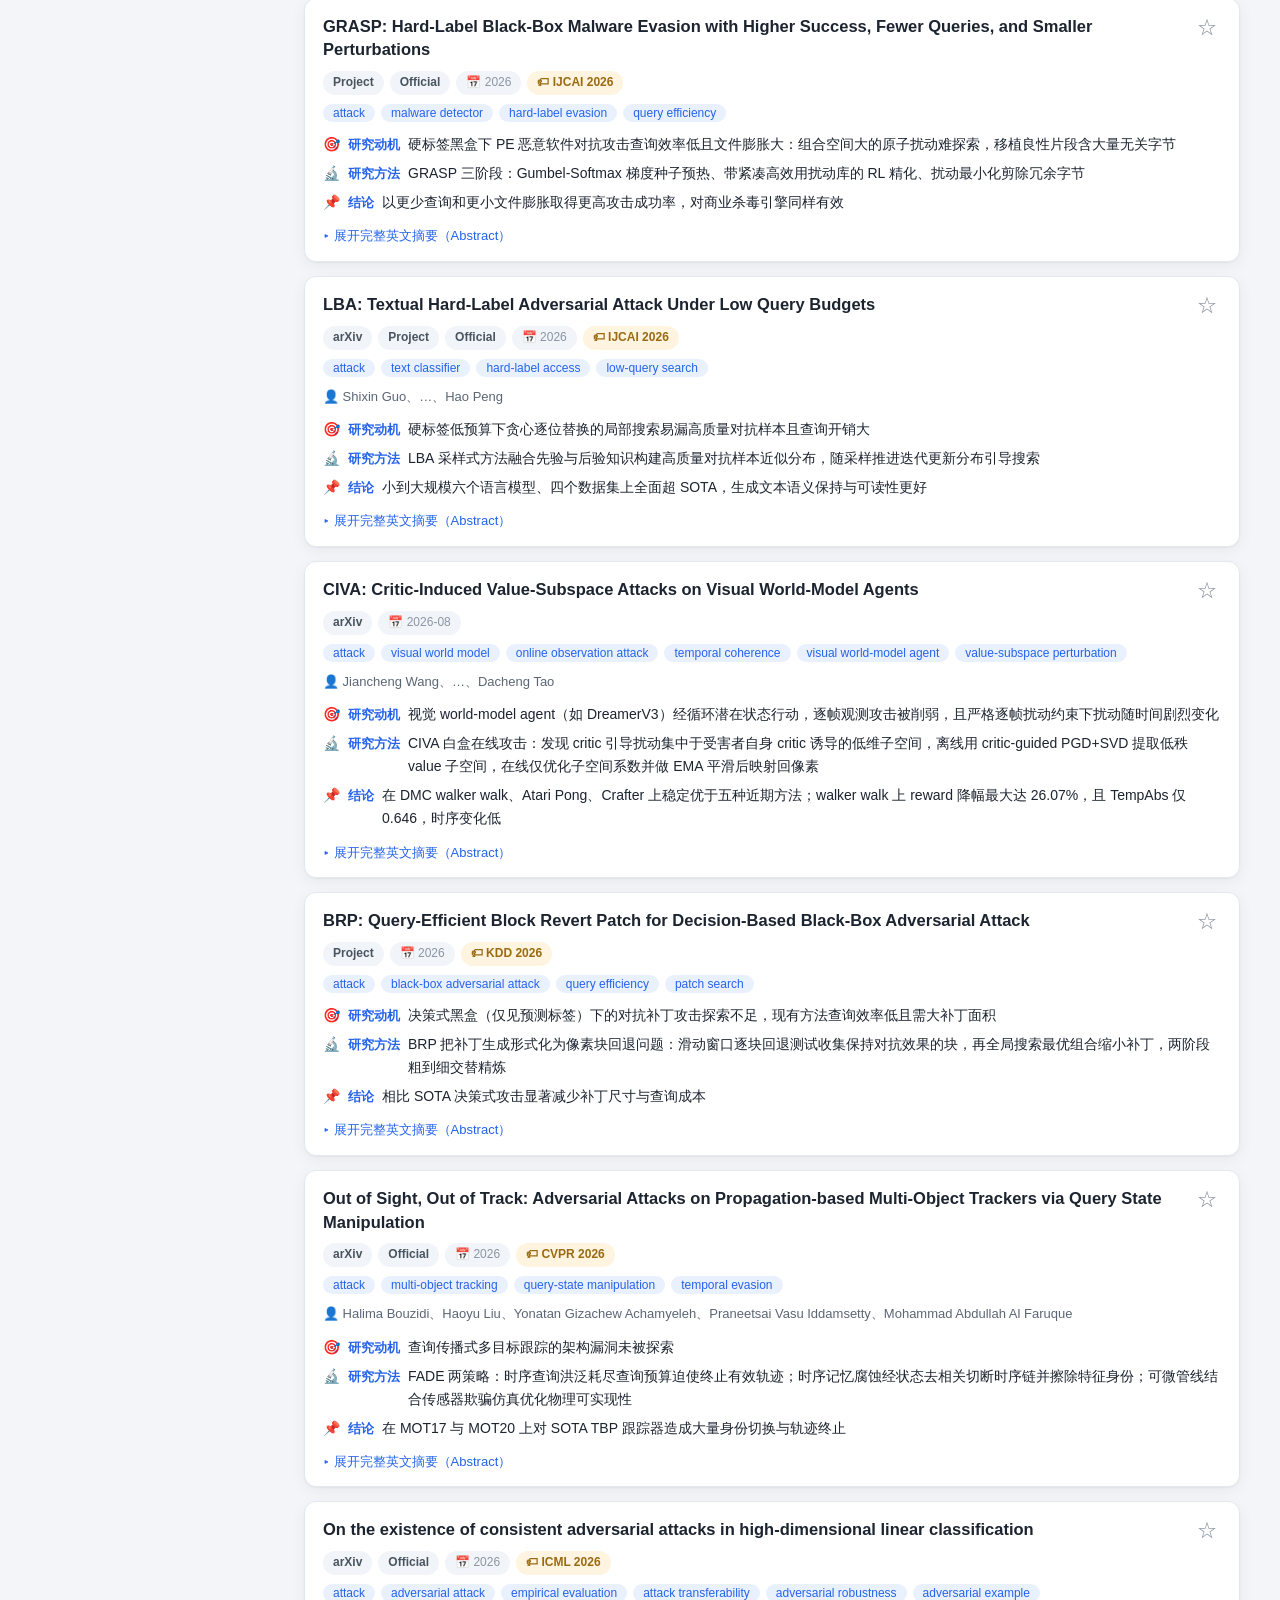
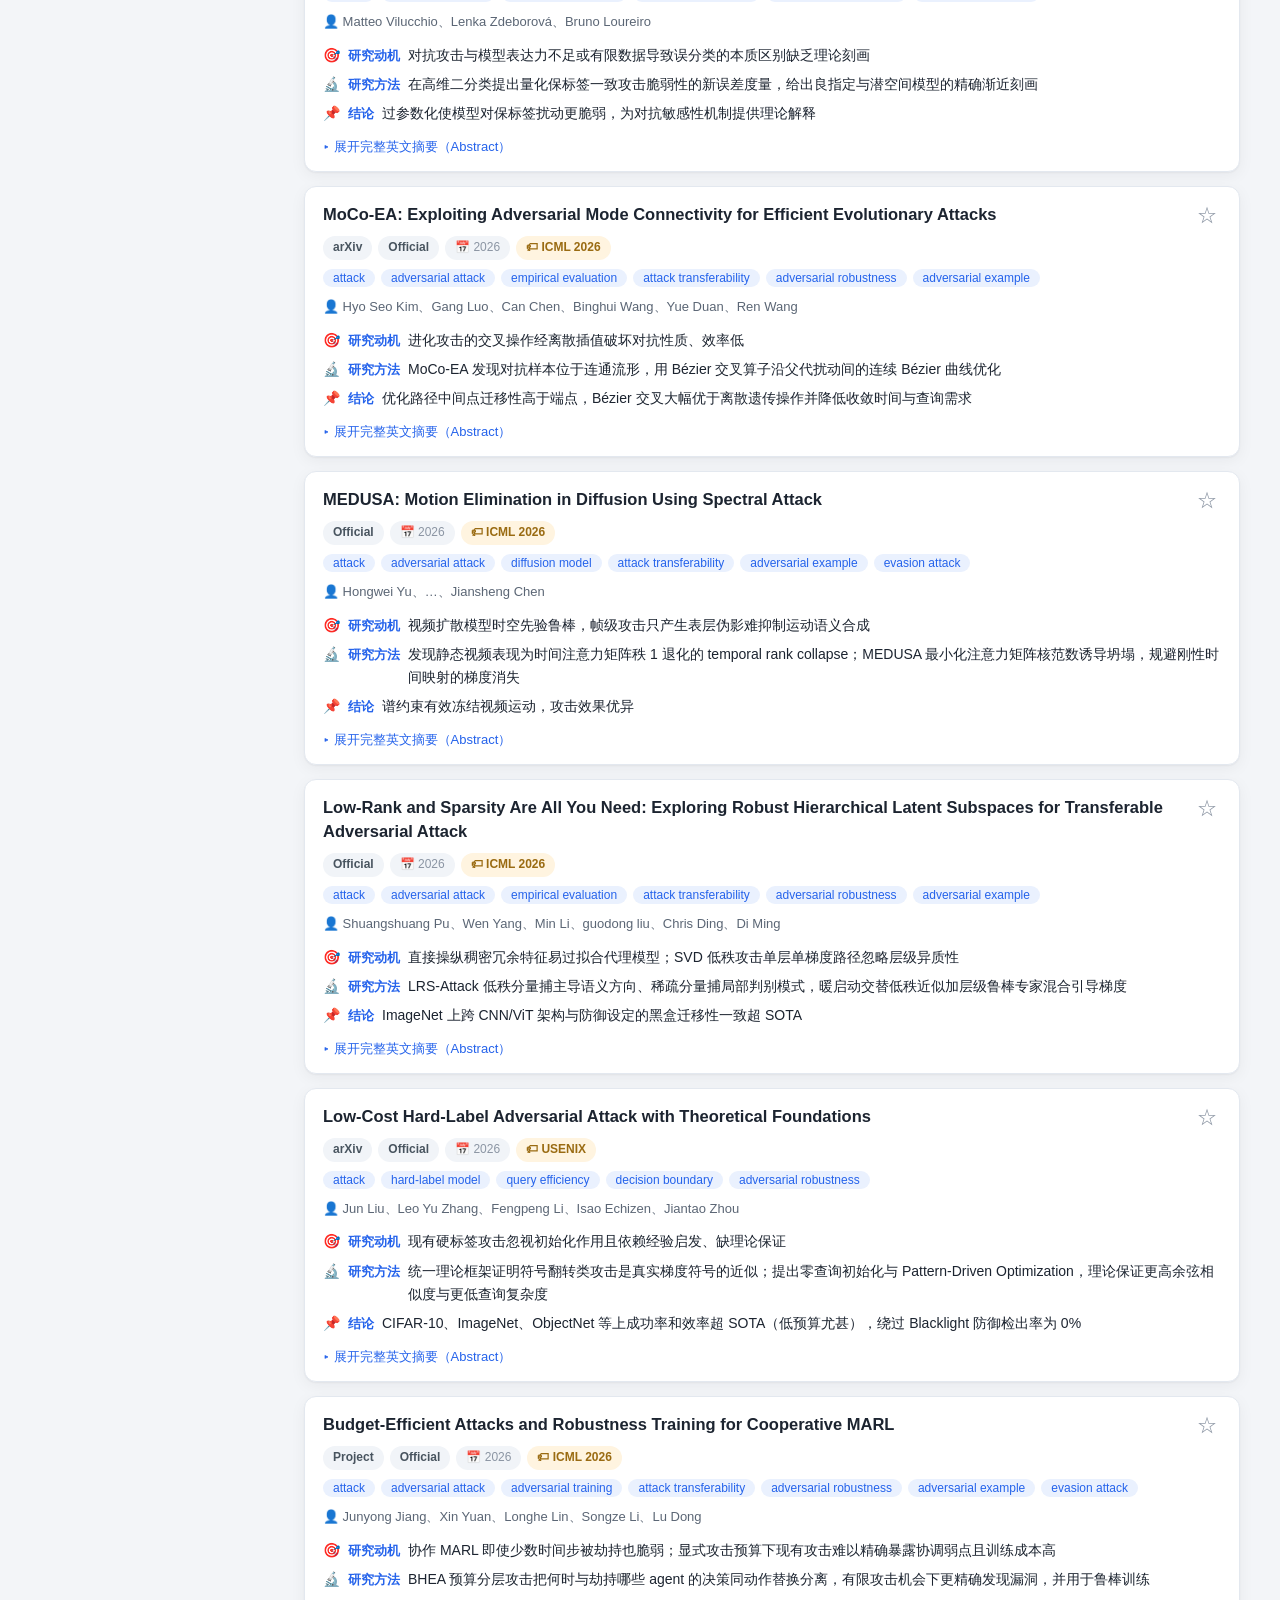
==== commit 9815eabd: "阅读站双版本拆分：公开版（根目录 Pages）与本地版（local-site，不入库） - 公开版：根目录产物不变（无 idea、无收集端，星标仅存浏览器，纯浏览 review 用） - 本地版：lo" ====
--- a/reader/index.html
+++ b/reader/index.html
@@ -16,10 +16,6 @@
       <div class="topbar-controls">
         <input id="searchBox" type="search" placeholder="搜索标题 / 作者 / 关键词…" autocomplete="off" spellcheck="false">
         <button id="starredToggle" class="chip" title="只看收藏的论文">☆ 只看收藏</button>
-        <button id="starExport" class="chip" title="导出收藏为 JSON 文件">⬇ 导出</button>
-        <button id="starCopy" class="chip" title="复制收藏列表（可直接粘贴给助手）">⧉ 复制</button>
-        <button id="starImport" class="chip" title="从 JSON 文件导入收藏（合并去重）">⬆ 导入</button>
-        <input id="starImportFile" type="file" accept="application/json" hidden>
         <button id="themeToggle" title="切换明暗主题">🌓</button>
       </div>
     </header>
@@ -29,6 +25,7 @@
         <nav class="view-tabs" id="viewTabs">
           <button data-view="daily">日报</button>
           <button data-view="domains" class="active">领域</button>
+          <button data-view="idea" title="仅本地构建包含" hidden>想法</button>
           <button data-view="conferences">会议</button>
         </nav>
         <div id="navTree" class="nav-tree" aria-label="浏览导航"></div>
